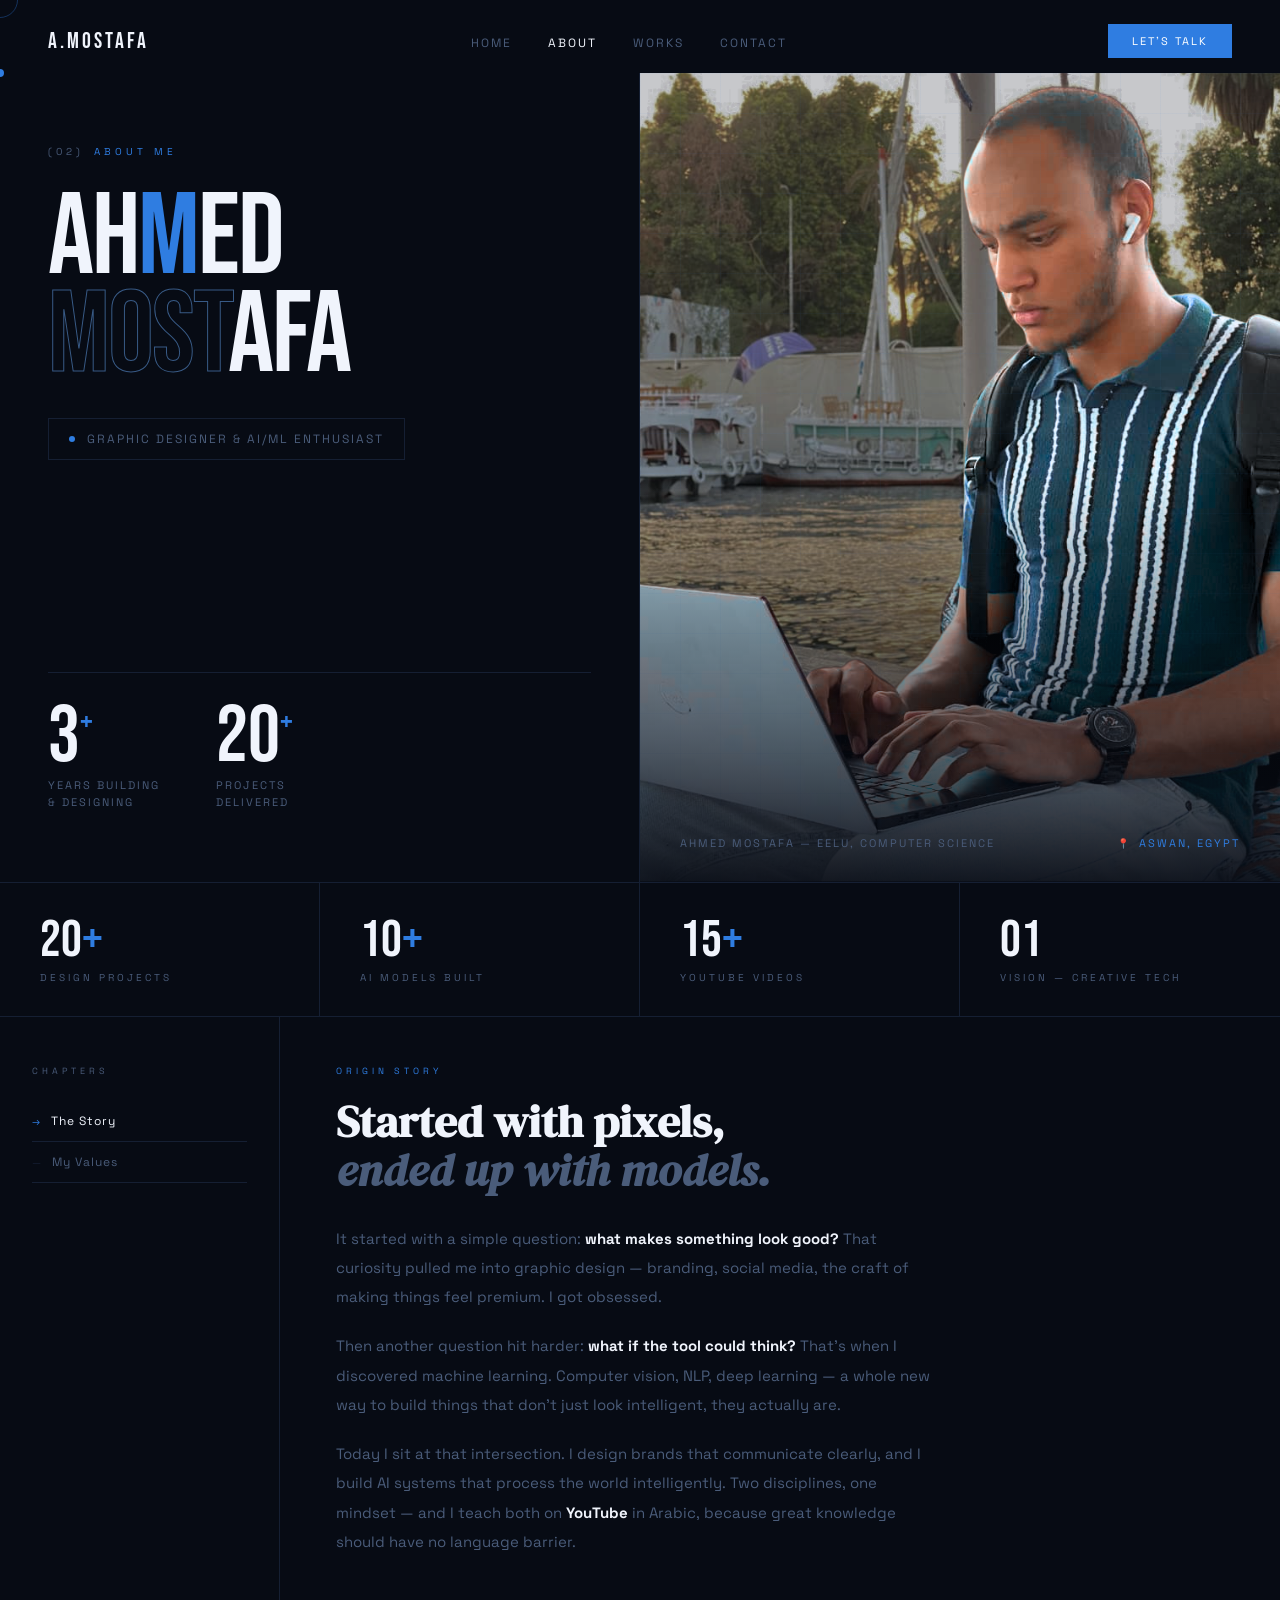
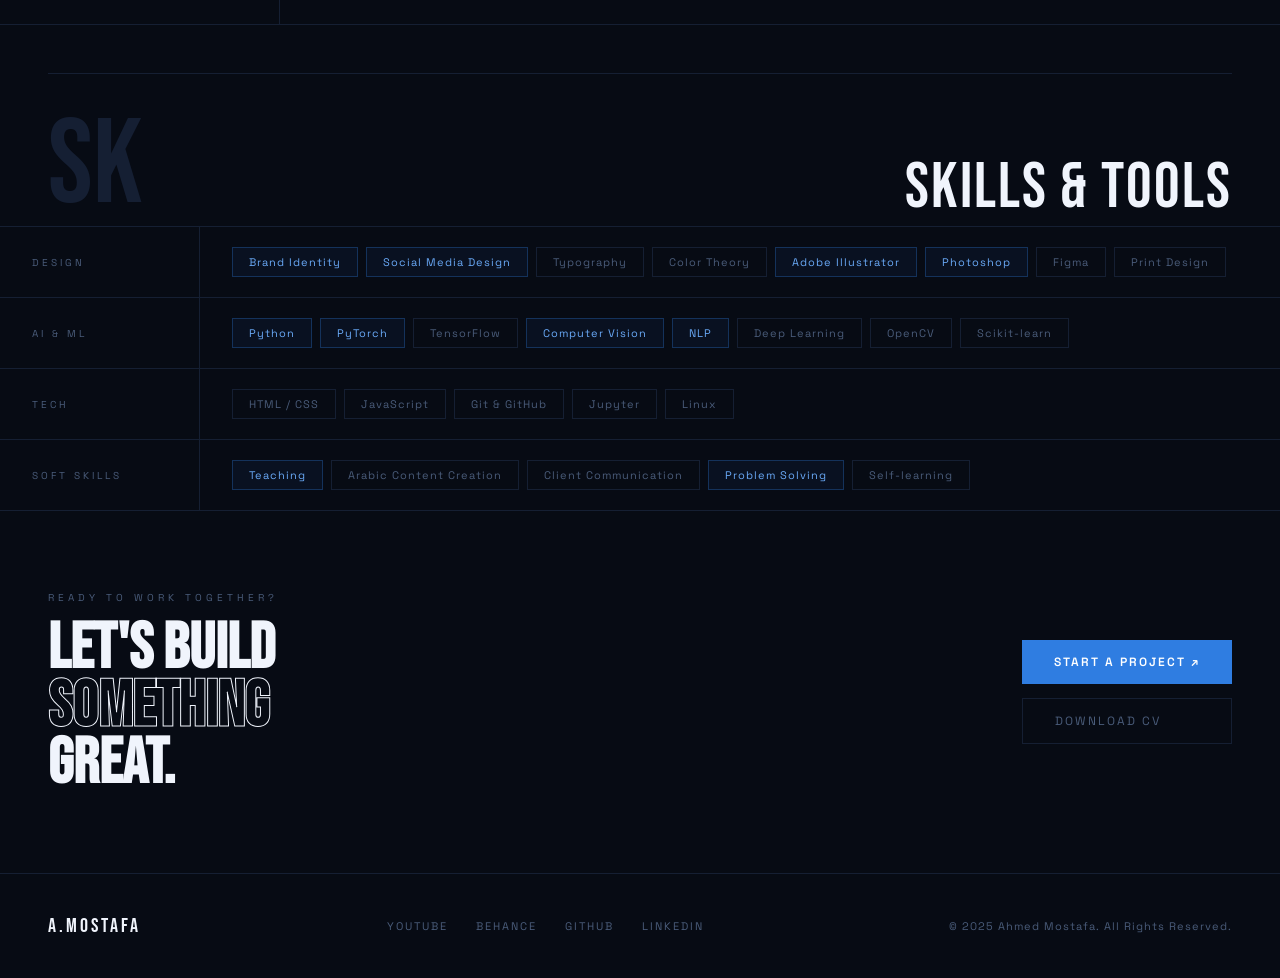
==== about.html @ 80c9e77d "First Deployment" ====
<!DOCTYPE html>
<html lang="en">
<head>
  <meta charset="UTF-8">
  <meta name="viewport" content="width=device-width, initial-scale=1.0">
  <title>About — Ahmed Mostafa</title>
  <link rel="preconnect" href="https://fonts.googleapis.com">
  <link href="https://fonts.googleapis.com/css2?family=Bebas+Neue&family=Space+Grotesk:wght@300;400;500;600&family=DM+Serif+Display:ital@0;1&display=swap" rel="stylesheet">
  <link rel="stylesheet" href="assets/css/base.css">
  <link rel="stylesheet" href="assets/css/components.css">
  <link rel="stylesheet" href="assets/css/pages/about.css">
</head>
<body>

<div id="cursor"></div>
<div id="cursor-ring"></div>

<!-- NAV -->
<nav id="navbar">
  <a href="index.html" class="nav-logo">A.MOSTAFA</a>
  <ul class="nav-links">
    <li><a href="index.html">Home</a></li>
    <li><a href="about.html">About</a></li>
    <li><a href="works.html">Works</a></li>
    <li><a href="contact.html">Contact</a></li>
  </ul>
  <a href="index.html#cta" class="nav-cta">Let's Talk</a>
</nav>

<!-- HERO -->
<div class="about-hero reveal">
  <div class="hero-left">
    <div>
      <div class="hero-eyebrow">About Me</div>
      <div class="hero-name">
        AH<span class="accent">M</span>ED<br>
        <span class="outline">MOST</span>AFA
      </div>
      <div class="hero-title-tag">
        <div class="dot"></div>
        Graphic Designer & AI/ML Enthusiast
      </div>
    </div>
    <div class="hero-left-bottom">
      <div class="hero-big-stat">
        <div>
          <div class="stat-n">3<sup>+</sup></div>
          <div class="stat-l">Years Building & Designing</div>
        </div>
        <div style="margin-left:40px;">
          <div class="stat-n">20<sup>+</sup></div>
          <div class="stat-l">Projects Delivered</div>
        </div>
      </div>
    </div>
  </div>

  <div class="hero-right">
<img src="assets/images/2.svg" alt="Ahmed Mostafa" class="about-photo">
    <div class="photo-overlay"></div>
    <div class="photo-info">
      <div class="photo-caption">Ahmed Mostafa — EELU, Computer Science</div>
      <div class="photo-location">Aswan, Egypt</div>
    </div>
  </div>
</div>

<!-- STATS BAR -->
<div class="stats-bar reveal">
  <div class="stat-cell">
    <div class="n">20<em>+</em></div>
    <div class="l">Design Projects</div>
  </div>
  <div class="stat-cell">
    <div class="n">10<em>+</em></div>
    <div class="l">AI Models Built</div>
  </div>
  <div class="stat-cell">
    <div class="n">15<em>+</em></div>
    <div class="l">YouTube Videos</div>
  </div>
  <div class="stat-cell">
    <div class="n">01</div>
    <div class="l">Vision — Creative Tech</div>
  </div>
</div>

<!-- STORY -->
<div class="story-section reveal">
  <div class="story-sidebar">
    <div class="sidebar-label">Chapters</div>
    <div class="sidebar-index">
      <div class="index-item active" onclick="showStory('narrative',this)">The Story</div>
      <div class="index-item" onclick="showStory('values',this)">My Values</div>
    </div>
  </div>

  <div class="story-content">

    <div class="story-block active" id="story-narrative">
      <div class="story-eyebrow">Origin Story</div>
      <h2 class="story-heading">
        Started with pixels,<br><em>ended up with models.</em>
      </h2>
      <div class="story-body">
        <p>It started with a simple question: <strong>what makes something look good?</strong> That curiosity pulled me into graphic design — branding, social media, the craft of making things feel premium. I got obsessed.</p>
        <p>Then another question hit harder: <strong>what if the tool could think?</strong> That's when I discovered machine learning. Computer vision, NLP, deep learning — a whole new way to build things that don't just look intelligent, they actually are.</p>
        <p>Today I sit at that intersection. I design brands that communicate clearly, and I build AI systems that process the world intelligently. Two disciplines, one mindset — and I teach both on <strong>YouTube</strong> in Arabic, because great knowledge should have no language barrier.</p>
      </div>
    </div>

    <div class="story-block" id="story-values">
      <div class="story-eyebrow">What drives me</div>
      <h2 class="story-heading">
        Principles I don't<br><em>compromise on.</em>
      </h2>
      <div class="values-grid">
        <div class="value-card">
          <div class="value-num">01</div>
          <div class="value-title">Craft over speed</div>
          <div class="value-desc">Every pixel and every line of code deserves intention. Fast is easy. Right is hard. I choose hard.</div>
        </div>
        <div class="value-card">
          <div class="value-num">02</div>
          <div class="value-title">Clarity is king</div>
          <div class="value-desc">Complex ideas should be explained simply. Whether in design or AI, confusion is a failure of communication.</div>
        </div>
        <div class="value-card">
          <div class="value-num">03</div>
          <div class="value-title">Learn in public</div>
          <div class="value-desc">YouTube isn't just content — it's accountability. Teaching forces mastery. Sharing creates community.</div>
        </div>
        <div class="value-card">
          <div class="value-num">04</div>
          <div class="value-title">Hybrid thinking</div>
          <div class="value-desc">The most interesting problems live at intersections. Design + AI isn't a niche — it's the future.</div>
        </div>
      </div>
    </div>


  </div>
</div>
<!-- SKILLS -->
<div class="skills-section reveal">
  <div class="skills-section-header">
    <div class="section-header">
      <div class="section-num">SK</div>
      <div class="section-title">SKILLS & TOOLS</div>
    </div>
  </div>
  <div class="skills-row">
    <div class="skill-label-col">Design</div>
    <div class="skill-items-col">
      <span class="skill-pill highlight">Brand Identity</span>
      <span class="skill-pill highlight">Social Media Design</span>
      <span class="skill-pill">Typography</span>
      <span class="skill-pill">Color Theory</span>
      <span class="skill-pill highlight">Adobe Illustrator</span>
      <span class="skill-pill highlight">Photoshop</span>
      <span class="skill-pill">Figma</span>
      <span class="skill-pill">Print Design</span>
    </div>
  </div>
  <div class="skills-row">
    <div class="skill-label-col">AI & ML</div>
    <div class="skill-items-col">
      <span class="skill-pill highlight">Python</span>
      <span class="skill-pill highlight">PyTorch</span>
      <span class="skill-pill">TensorFlow</span>
      <span class="skill-pill highlight">Computer Vision</span>
      <span class="skill-pill highlight">NLP</span>
      <span class="skill-pill">Deep Learning</span>
      <span class="skill-pill">OpenCV</span>
      <span class="skill-pill">Scikit-learn</span>
    </div>
  </div>
  <div class="skills-row">
    <div class="skill-label-col">Tech</div>
    <div class="skill-items-col">
      <span class="skill-pill">HTML / CSS</span>
      <span class="skill-pill">JavaScript</span>
      <span class="skill-pill">Git & GitHub</span>
      <span class="skill-pill">Jupyter</span>
      <span class="skill-pill">Linux</span>
    </div>
  </div>
  <div class="skills-row">
    <div class="skill-label-col">Soft Skills</div>
    <div class="skill-items-col">
      <span class="skill-pill highlight">Teaching</span>
      <span class="skill-pill">Arabic Content Creation</span>
      <span class="skill-pill">Client Communication</span>
      <span class="skill-pill highlight">Problem Solving</span>
      <span class="skill-pill">Self-learning</span>
    </div>
  </div>
</div>

<!-- CTA -->
<div class="about-cta reveal">
  <div class="cta-left">
    <div class="label">Ready to work together?</div>
    <h2>LET'S BUILD<br><em>SOMETHING</em><br>GREAT.</h2>
  </div>
  <div style="display:flex;flex-direction:column;gap:14px;">
    <a href="index.html#cta" class="btn-primary">Start a Project ↗</a>
    <a href="#" class="btn-secondary">Download CV</a>
  </div>
</div>

<!-- FOOTER -->
<footer>
  <div class="footer-logo">A.MOSTAFA</div>
  <div class="footer-links">
    <a href="#">YouTube</a>
    <a href="#">Behance</a>
    <a href="#">GitHub</a>
    <a href="#">LinkedIn</a>
  </div>
  <div class="footer-copy">© 2025 Ahmed Mostafa. All Rights Reserved.</div>
</footer>

<script src="assets/js/core.js"></script>
<script src="assets/js/pages/about.js"></script>
</body>
</html>
---- assets/css/base.css ----
*{margin:0;padding:0;box-sizing:border-box;}

:root{
  --bg:     #070b14;
  --bg2:    #0c1220;
  --bg3:    #111827;
  --text:   #f0f4fc;
  --muted:  #4a5c7a;
  --border: #151f33;
  --accent: #2f7de1;
  --accent2:#6aaaf8;
  --red:    #e8364f;
}

html{scroll-behavior:smooth;}

body{
  background:var(--bg);
  color:var(--text);
  font-family:'Space Grotesk',sans-serif;
  overflow-x:hidden;
  cursor:none;
}

/* SCROLLBAR */
::-webkit-scrollbar{width:2px;}
::-webkit-scrollbar-track{background:var(--bg);}
::-webkit-scrollbar-thumb{background:var(--accent);}

/* TYPOGRAPHY */
h1,h2,h3{color:var(--text);}

/* ANIMATIONS */
.reveal{
  opacity:0;
  transform:translateY(40px);
  transition:opacity .8s ease,transform .8s ease;
}
.reveal.visible{opacity:1;transform:translateY(0);}

/* CURSOR */
#cursor{
  position:fixed;width:8px;height:8px;
  background:var(--accent);border-radius:50%;
  pointer-events:none;z-index:9999;
  transform:translate(-50%,-50%);
  transition:width .2s,height .2s,background .2s;
}
#cursor-ring{
  position:fixed;width:36px;height:36px;
  border:1px solid rgba(47,125,225,.35);border-radius:50%;
  pointer-events:none;z-index:9998;
  transform:translate(-50%,-50%);
  transition:all .12s ease;
}
body:has(a:hover) #cursor{width:16px;height:16px;background:var(--accent2);}
body:has(a:hover) #cursor-ring{width:56px;height:56px;border-color:rgba(106,170,248,.4);}
---- assets/css/components.css ----
/* ── NAV ── */
nav{
  position:fixed;top:0;left:0;right:0;z-index:100;
  display:flex;justify-content:space-between;align-items:center;
  padding:24px 48px;
  border-bottom:1px solid transparent;
  transition:border-color .3s,background .3s;
}
nav.scrolled{
  border-color:var(--border);
  background:rgba(7,11,20,.88);
  backdrop-filter:blur(20px);
}
.nav-logo{
  font-family:'Bebas Neue',sans-serif;
  font-size:22px;letter-spacing:3px;
  color:var(--text);text-decoration:none;
}
.nav-links{display:flex;gap:36px;list-style:none;}
.nav-links a{
  font-size:12px;letter-spacing:2px;text-transform:uppercase;
  color:var(--muted);text-decoration:none;
  transition:color .2s;
}
.nav-links a:hover,
.nav-links a.active{color:var(--text);}
.nav-cta{
  font-size:11px;letter-spacing:2px;text-transform:uppercase;
  color:#fff;background:var(--accent);
  padding:10px 24px;text-decoration:none;
  transition:opacity .2s;
}
.nav-cta:hover{opacity:.85;}

/* ── BUTTONS ── */
.btn-primary{
  display:inline-flex;align-items:center;gap:10px;
  background:var(--accent);color:#fff;
  font-size:12px;letter-spacing:2px;text-transform:uppercase;
  font-weight:600;padding:14px 32px;text-decoration:none;
  transition:transform .2s;
}
.btn-primary:hover{transform:translateY(-2px);}

.btn-secondary{
  display:inline-flex;align-items:center;gap:10px;
  border:1px solid var(--border);color:var(--muted);
  font-size:12px;letter-spacing:2px;text-transform:uppercase;
  padding:14px 32px;text-decoration:none;
  transition:border-color .2s,color .2s;
}
.btn-secondary:hover{border-color:var(--muted);color:var(--text);}

/* ── SECTION HEADER ── */
.section-header{
  display:flex;justify-content:space-between;align-items:flex-end;
  border-top:1px solid var(--border);
  padding-top:32px;margin-bottom:60px;
}
.section-num{
  font-family:'Bebas Neue',sans-serif;
  font-size:120px;color:var(--border);line-height:1;
}
.section-title{
  font-family:'Bebas Neue',sans-serif;
  font-size:clamp(40px,5vw,72px);letter-spacing:2px;
}

/* ── TICKER ── */
.ticker{
  background:linear-gradient(90deg,#0e2552,var(--accent),#0e2552);
  color:#fff;
  padding:14px 0;overflow:hidden;display:flex;
}
.ticker-inner{
  display:flex;gap:0;
  animation:ticker 20s linear infinite;
  white-space:nowrap;
}
.ticker-item{
  font-family:'Bebas Neue',sans-serif;
  font-size:18px;letter-spacing:4px;
  padding:0 48px;display:flex;align-items:center;gap:16px;
}
.ticker-dot{width:6px;height:6px;background:rgba(255,255,255,.3);border-radius:50%;}
@keyframes ticker{
  0%{transform:translateX(0);}
  100%{transform:translateX(-50%);}
}

/* ── FOOTER ── */
footer{
  border-top:1px solid var(--border);
  padding:40px 48px;
  display:flex;justify-content:space-between;align-items:center;
}
.footer-logo{
  font-family:'Bebas Neue',sans-serif;
  font-size:20px;letter-spacing:3px;
}
.footer-links{display:flex;gap:28px;}
.footer-links a{
  font-size:11px;letter-spacing:2px;text-transform:uppercase;
  color:var(--muted);text-decoration:none;transition:color .2s;
}
.footer-links a:hover{color:var(--text);}
.footer-copy{font-size:11px;color:var(--muted);letter-spacing:1px;}

/* ── TAGS / BADGES ── */
.tag{
  font-size:10px;letter-spacing:2px;text-transform:uppercase;
  border:1px solid var(--border);
  color:var(--muted);padding:6px 14px;
}

/* ── TYPEWRITER CURSOR ── */
.tw-cursor::after{
  content:'|';
  color:var(--accent);
  animation:blink .65s step-end infinite;
  margin-left:2px;
}
.tw-cursor.done::after{opacity:0;}
@keyframes blink{
  0%,100%{opacity:1;}
  50%{opacity:0;}
}
---- assets/css/pages/about.css ----
/* ── ABOUT HERO ── */
.about-hero{
  display:grid;grid-template-columns:1fr 1fr;
  border-bottom:1px solid var(--border);
  min-height:90vh;
  margin-top:73px; /* offset fixed nav */
}
.about-photo {
  width: 100%;
  height: 100%;
  object-fit: cover;
  display: block;
}
.hero-left{
  padding:72px 48px;
  border-right:1px solid var(--border);
  display:flex;flex-direction:column;justify-content:space-between;
}
.hero-eyebrow{
  font-size:10px;letter-spacing:4px;text-transform:uppercase;
  color:var(--accent);margin-bottom:32px;
  display:flex;align-items:center;gap:10px;
}
.hero-eyebrow::before{content:'(02)';color:var(--muted);}
.hero-name{
  font-family:'Bebas Neue',sans-serif;
  font-size:clamp(72px,9vw,140px);
  line-height:.85;letter-spacing:-2px;
}
.hero-name .outline{-webkit-text-stroke:1px rgba(106,170,248,.5);color:transparent;}
.hero-name .accent{color:var(--accent);}

.hero-title-tag{
  display:inline-flex;align-items:center;gap:12px;
  border:1px solid var(--border);
  padding:12px 20px;margin-top:32px;
  font-size:12px;letter-spacing:2px;text-transform:uppercase;
  color:var(--muted);width:fit-content;
}
.hero-title-tag .dot{
  width:6px;height:6px;background:var(--accent);border-radius:50%;
  animation:pulse-dot 2s ease infinite;
}
@keyframes pulse-dot{
  0%,100%{box-shadow:0 0 0 0 rgba(47,125,225,.5);}
  50%{box-shadow:0 0 0 8px rgba(47,125,225,0);}
}

.hero-left-bottom{display:flex;flex-direction:column;gap:24px;}
.hero-big-stat{
  display:flex;align-items:baseline;gap:8px;
  border-top:1px solid var(--border);padding-top:24px;
}
.stat-n{font-family:'Bebas Neue',sans-serif;font-size:80px;line-height:1;color:var(--text);}
.stat-n sup{font-size:32px;color:var(--accent);}
.stat-l{font-size:11px;letter-spacing:2px;text-transform:uppercase;color:var(--muted);max-width:120px;line-height:1.5;}

.hero-right{
  position:relative;overflow:hidden;
  background:var(--bg2);
  display:flex;align-items:flex-end;
}
.photo-placeholder{
  width:100%;height:100%;
  display:flex;align-items:center;justify-content:center;
  font-family:'Bebas Neue',sans-serif;
  font-size:clamp(80px,10vw,160px);letter-spacing:6px;
  color:rgba(47,125,225,.06);user-select:none;
}
.photo-overlay{
  position:absolute;inset:0;
  background:linear-gradient(to top,rgba(7,11,20,.95) 0%,transparent 50%);
}
.photo-info{
  position:absolute;bottom:0;left:0;right:0;
  padding:32px 40px;
  display:flex;justify-content:space-between;align-items:flex-end;
}
.photo-caption{font-size:11px;letter-spacing:2px;text-transform:uppercase;color:var(--muted);}
.photo-location{
  font-size:11px;letter-spacing:2px;text-transform:uppercase;color:var(--accent);
  display:flex;align-items:center;gap:8px;
}
.photo-location::before{content:'📍';font-size:10px;}
.hero-right::before{
  content:'';position:absolute;inset:0;
  background-image:
    linear-gradient(rgba(47,125,225,.04) 1px,transparent 1px),
    linear-gradient(90deg,rgba(47,125,225,.04) 1px,transparent 1px);
  background-size:40px 40px;z-index:0;
}

/* ── STATS BAR ── */
.stats-bar{
  display:grid;grid-template-columns:repeat(4,1fr);
  border-bottom:1px solid var(--border);
}
.stat-cell{
  padding:32px 40px;border-right:1px solid var(--border);
  transition:background .25s;
}
.stat-cell:last-child{border-right:none;}
.stat-cell:hover{background:var(--bg2);}
.stat-cell .n{
  font-family:'Bebas Neue',sans-serif;font-size:52px;line-height:1;color:var(--text);
}
.stat-cell .n em{color:var(--accent);font-style:normal;}
.stat-cell .l{font-size:10px;letter-spacing:3px;text-transform:uppercase;color:var(--muted);margin-top:4px;}

/* ── STORY ── */
.story-section{
  display:grid;grid-template-columns:280px 1fr;
  border-bottom:1px solid var(--border);
}
.story-sidebar{
  border-right:1px solid var(--border);
  padding:48px 32px;
}
.sidebar-label{font-size:9px;letter-spacing:4px;text-transform:uppercase;color:var(--muted);margin-bottom:24px;}
.index-item{
  font-size:12px;letter-spacing:1px;color:var(--muted);
  padding:12px 0;border-bottom:1px solid var(--border);
  cursor:none;transition:color .2s;
  display:flex;align-items:center;gap:10px;
}
.index-item::before{content:'—';color:var(--border);font-size:10px;}
.index-item:hover,.index-item.active{color:var(--text);}
.index-item.active::before{content:'→';color:var(--accent);}

.story-content{padding:48px 56px;}
.story-block{display:none;}
.story-block.active{display:block;}

.story-eyebrow{font-size:9px;letter-spacing:4px;text-transform:uppercase;color:var(--accent);margin-bottom:20px;}
.story-heading{
  font-family:'DM Serif Display',serif;
  font-size:clamp(32px,3.5vw,52px);line-height:1.1;margin-bottom:28px;
}
.story-heading em{font-style:italic;color:var(--muted);}
.story-body{font-size:15px;line-height:1.95;color:var(--muted);max-width:600px;}
.story-body strong{color:var(--text);}
.story-body p{margin-bottom:20px;}

.values-grid{display:grid;grid-template-columns:1fr 1fr;gap:1px;background:var(--border);margin-top:8px;}
.value-card{background:var(--bg);padding:32px 28px;transition:background .25s;}
.value-card:hover{background:var(--bg2);}
.value-num{font-family:'Bebas Neue',sans-serif;font-size:40px;color:var(--border);margin-bottom:8px;}
.value-title{font-size:15px;font-weight:500;margin-bottom:8px;color:var(--text);}
.value-desc{font-size:12px;line-height:1.7;color:var(--muted);}

.facts-list{display:flex;flex-direction:column;gap:0;margin-top:8px;}
.fact-row{
  display:flex;align-items:flex-start;gap:24px;
  padding:20px 0;border-bottom:1px solid var(--border);transition:background .2s;
}
.fact-row:first-child{border-top:1px solid var(--border);}
.fact-icon{
  width:40px;height:40px;border:1px solid var(--border);
  display:flex;align-items:center;justify-content:center;
  font-size:16px;flex-shrink:0;transition:border-color .2s;
}
.fact-row:hover .fact-icon{border-color:var(--accent);}
.fact-text{font-size:14px;line-height:1.6;color:var(--muted);}
.fact-text strong{color:var(--text);}

/* ── TIMELINE ── */
.timeline-section{padding:80px 48px;border-bottom:1px solid var(--border);}

.timeline{position:relative;padding-left:40px;}
.timeline::before{
  content:'';position:absolute;left:0;top:0;bottom:0;
  width:1px;background:var(--border);
}
.tl-item{
  position:relative;
  padding:32px 0 32px 40px;
  border-bottom:1px solid var(--border);
  display:grid;grid-template-columns:120px 1fr;gap:40px;
  transition:background .2s;
}
.tl-item:hover{background:rgba(47,125,225,.02);}
.tl-item::before{
  content:'';position:absolute;left:-5px;top:40px;
  width:10px;height:10px;border-radius:50%;
  background:var(--border);border:1px solid var(--border);
  transition:background .2s,border-color .2s;
}
.tl-item:hover::before,
.tl-item.current::before{
  background:var(--accent);border-color:var(--accent);
  box-shadow:0 0 0 4px rgba(47,125,225,.15);
}
.tl-item.current::before{animation:pulse-dot 2s ease infinite;}
.tl-year{
  font-family:'Bebas Neue',sans-serif;font-size:32px;
  color:var(--muted);padding-top:4px;transition:color .2s;
}
.tl-item:hover .tl-year,
.tl-item.current .tl-year{color:var(--accent);}
.tl-cat{font-size:9px;letter-spacing:3px;text-transform:uppercase;color:var(--accent);margin-bottom:6px;}
.tl-title{font-family:'DM Serif Display',serif;font-size:22px;margin-bottom:8px;}
.tl-desc{font-size:13px;line-height:1.7;color:var(--muted);}
.tl-badge{
  display:inline-block;margin-top:12px;
  font-size:9px;letter-spacing:2px;text-transform:uppercase;
  background:rgba(47,125,225,.08);color:var(--accent);
  border:1px solid rgba(47,125,225,.2);padding:4px 12px;
}

/* ── SKILLS ── */
.skills-section{border-bottom:1px solid var(--border);}
.skills-section-header{padding:48px 48px 0;border-bottom:1px solid var(--border);}
.skills-section-header .section-header{margin-bottom:0;}

.skills-row{
  display:flex;align-items:stretch;
  border-bottom:1px solid var(--border);
}
.skills-row:last-child{border-bottom:none;}
.skill-label-col{
  width:200px;flex-shrink:0;
  border-right:1px solid var(--border);
  padding:24px 32px;
  display:flex;align-items:center;
  font-size:10px;letter-spacing:3px;text-transform:uppercase;color:var(--muted);
}
.skill-items-col{
  flex:1;padding:20px 32px;
  display:flex;flex-wrap:wrap;gap:8px;align-items:center;
}
.skill-pill{
  font-size:11px;letter-spacing:1px;
  border:1px solid var(--border);
  color:var(--muted);padding:7px 16px;transition:all .2s;
}
.skill-pill:hover{border-color:var(--accent);color:var(--accent2);background:rgba(47,125,225,.05);}
.skill-pill.highlight{
  border-color:rgba(47,125,225,.3);
  color:var(--accent2);background:rgba(47,125,225,.06);
}

/* ── CTA ── */
.about-cta{
  padding:80px 48px;
  display:flex;justify-content:space-between;align-items:center;
}
.cta-left .label{
  font-size:10px;letter-spacing:4px;text-transform:uppercase;
  color:var(--muted);margin-bottom:16px;
}
.cta-left h2{
  font-family:'Bebas Neue',sans-serif;
  font-size:clamp(48px,5vw,80px);line-height:.9;
}
.cta-left h2 em{
  -webkit-text-stroke:1px var(--text);
  color:transparent;font-style:normal;
}
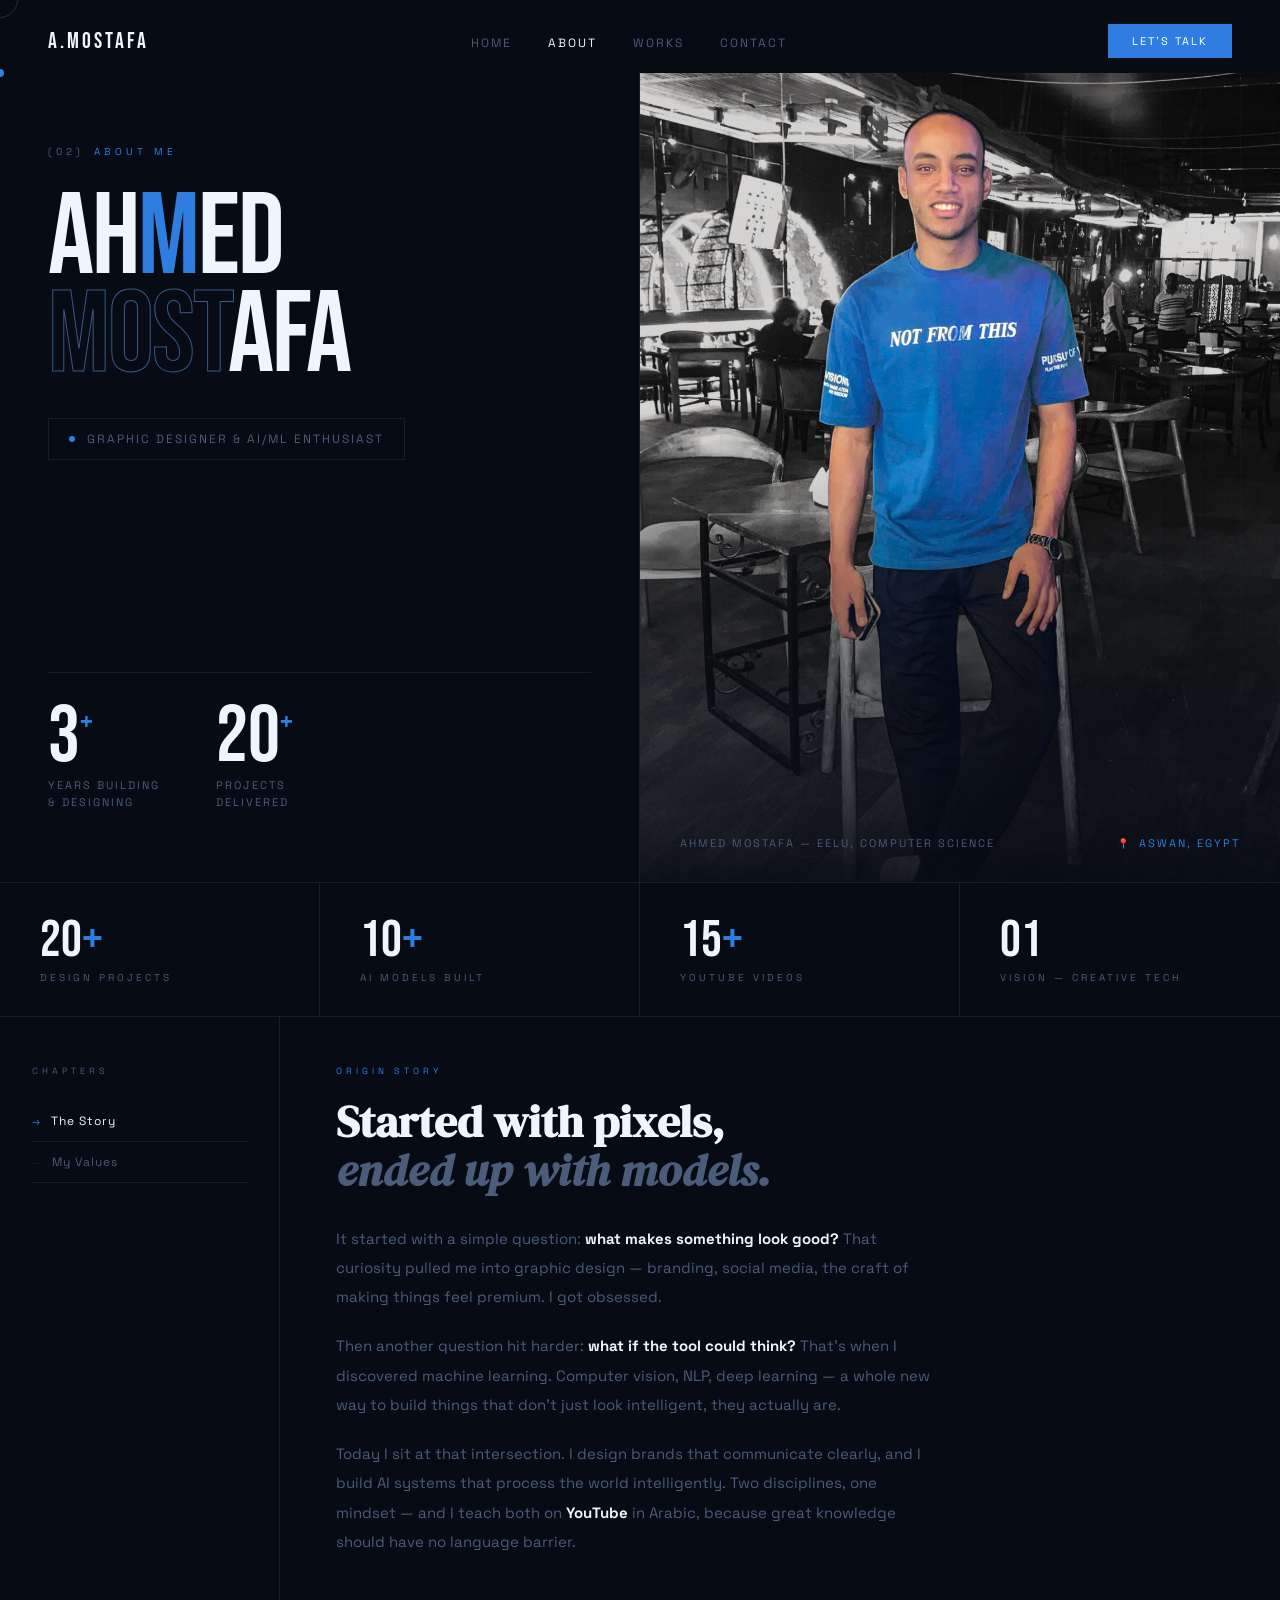
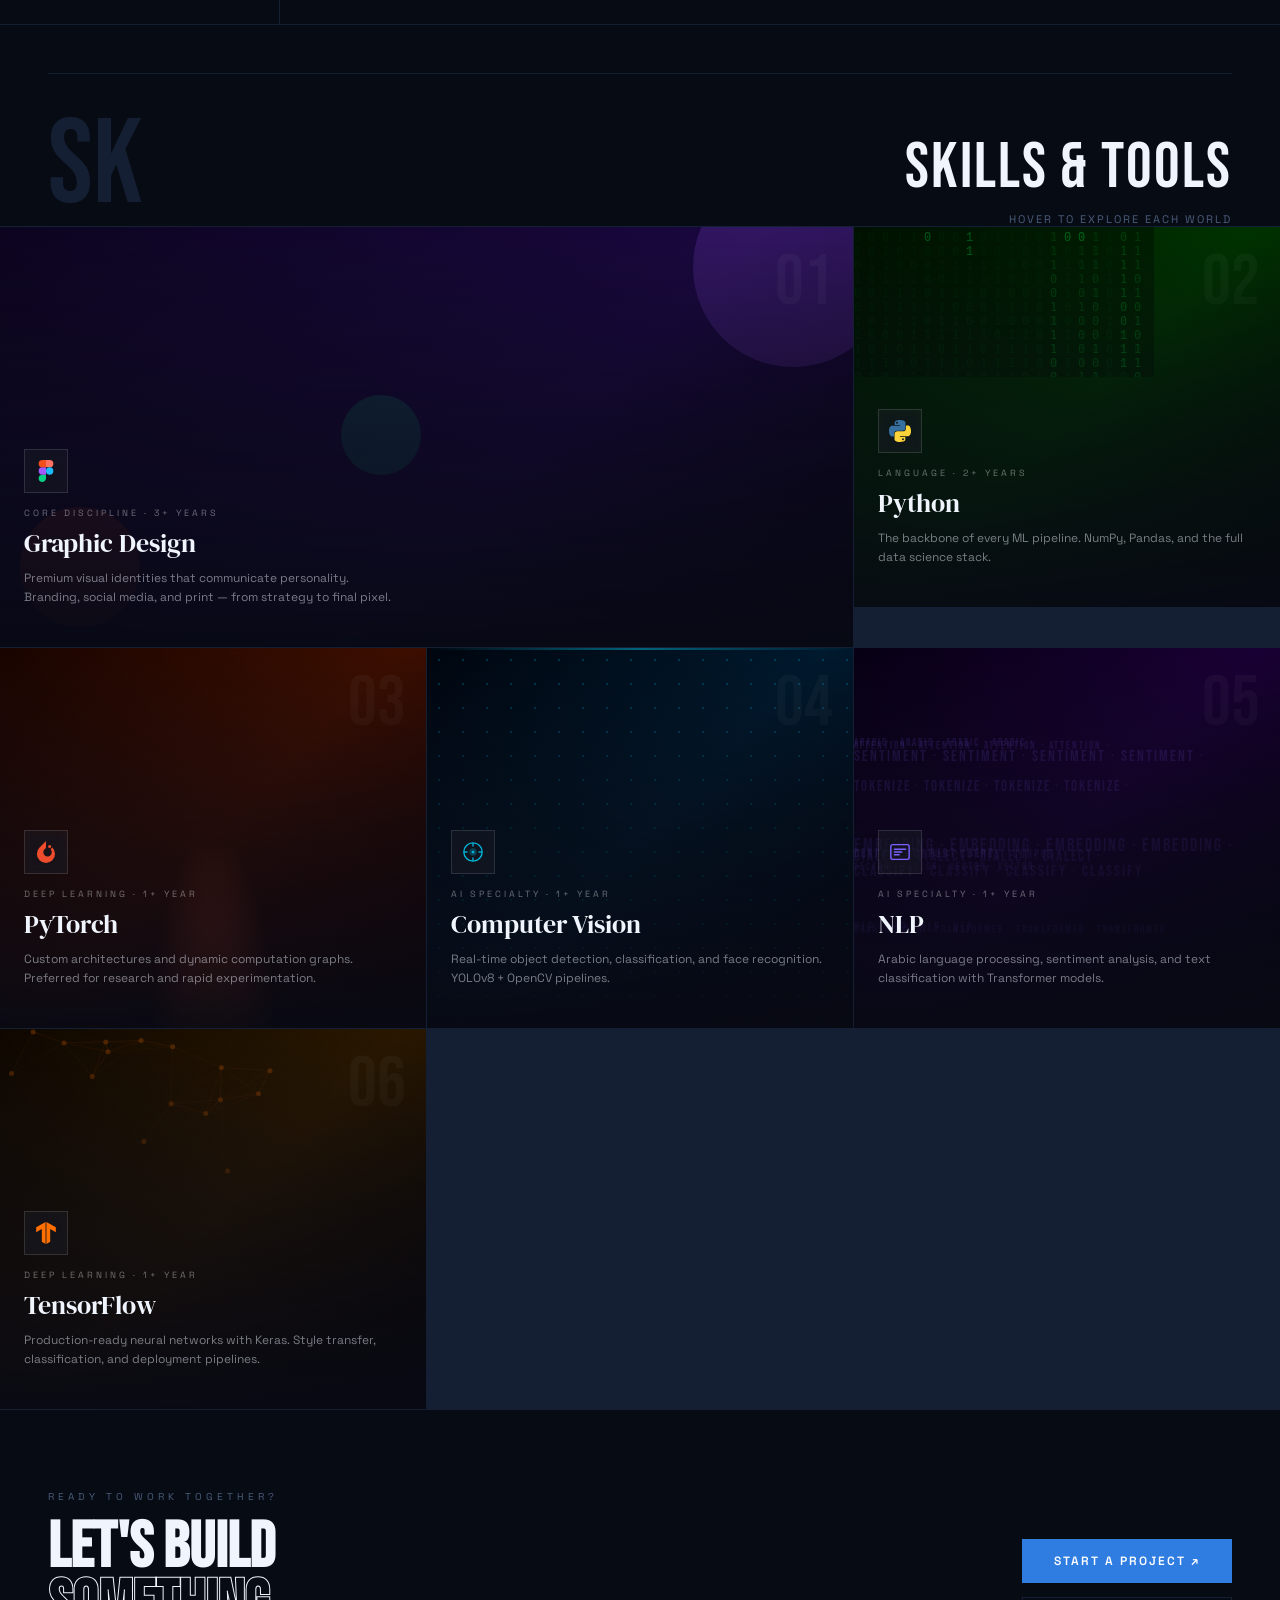
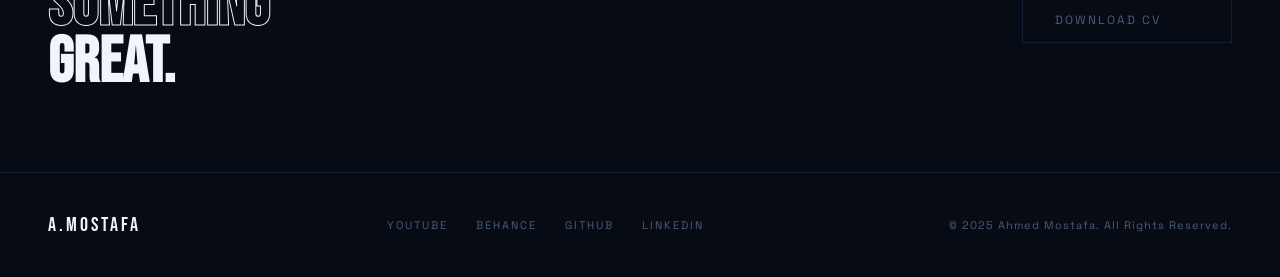
==== commit 8ce5161e: "side bar" ====
--- a/about.html
+++ b/about.html
@@ -109,91 +109,244 @@
       </div>
     </div>
 
-    <div class="story-block" id="story-values">
-      <div class="story-eyebrow">What drives me</div>
-      <h2 class="story-heading">
-        Principles I don't<br><em>compromise on.</em>
-      </h2>
-      <div class="values-grid">
-        <div class="value-card">
-          <div class="value-num">01</div>
-          <div class="value-title">Craft over speed</div>
-          <div class="value-desc">Every pixel and every line of code deserves intention. Fast is easy. Right is hard. I choose hard.</div>
-        </div>
-        <div class="value-card">
-          <div class="value-num">02</div>
-          <div class="value-title">Clarity is king</div>
-          <div class="value-desc">Complex ideas should be explained simply. Whether in design or AI, confusion is a failure of communication.</div>
-        </div>
-        <div class="value-card">
-          <div class="value-num">03</div>
-          <div class="value-title">Learn in public</div>
-          <div class="value-desc">YouTube isn't just content — it's accountability. Teaching forces mastery. Sharing creates community.</div>
-        </div>
-        <div class="value-card">
-          <div class="value-num">04</div>
-          <div class="value-title">Hybrid thinking</div>
-          <div class="value-desc">The most interesting problems live at intersections. Design + AI isn't a niche — it's the future.</div>
-        </div>
-      </div>
-    </div>
-
-
-  </div>
-</div>
+<div class="story-block" id="story-values">
+  <div class="story-eyebrow">Core Values</div>
+  <h2 class="story-heading">
+    Principles I don't<br><em>compromise on.</em>
+  </h2>
+</div>
+
+  </div>
+</div>
+
+<!-- VALUES SECTION — برا story-section -->
+<div id="values-section" style="display:none;">
+<section class="values-section">
+  <div class="values-sidebar">
+    <div class="sidebar-top">
+      
+      <nav class="sidebar-nav">
+        <div class="snav-item active" style="--active-c:#7ab4ff" data-target="0">
+          <div class="snav-dot"></div>Craft
+        </div>
+        <div class="snav-item" style="--active-c:#f0f0f0" data-target="1">
+          <div class="snav-dot"></div>Clarity
+        </div>
+        <div class="snav-item" style="--active-c:#22c55e" data-target="2">
+          <div class="snav-dot"></div>Learning
+        </div>
+        <div class="snav-item" style="--active-c:#a259ff" data-target="3">
+          <div class="snav-dot"></div>Hybrid
+        </div>
+      </nav>
+    </div>
+    <div class="sidebar-bottom">Scroll to explore</div>
+  </div>
+
+  <div class="values-rows" id="valuesRows">
+    <div class="vrow" data-row="0">
+      <div class="vrow-bigtype">CRAFT</div>
+      <div class="vrow-content">
+        <div class="vrow-num">01 / 04</div>
+        <div class="vrow-title">Craft over speed</div>
+        <div class="vrow-desc">
+          Every pixel and every line of code deserves intention.<br>
+          <strong>Fast is easy. Right is hard.</strong> I choose hard — because the difference between good and exceptional lives in the details most people skip.
+        </div>
+        <div class="vrow-keyword">Precision · Intention · Details</div>
+      </div>
+    </div>
+
+    <div class="vrow" data-row="1">
+      <div class="vrow-bigtype">CLARITY</div>
+      <div class="vrow-content">
+        <div class="vrow-num">02 / 04</div>
+        <div class="vrow-title">Clarity is king</div>
+        <div class="vrow-desc">
+          Complex ideas should be explained simply.<br>
+          Whether in design or AI, <strong>confusion is a failure of communication.</strong> If I can't explain it clearly, I don't understand it well enough yet.
+        </div>
+        <div class="vrow-keyword">Simplicity · Communication · Focus</div>
+      </div>
+    </div>
+
+    <div class="vrow" data-row="2">
+      <div class="vrow-bigtype">PUBLIC</div>
+      <div class="vrow-content">
+        <div class="vrow-num">03 / 04</div>
+        <div class="vrow-title">Learn in public</div>
+        <div class="vrow-desc">
+          YouTube isn't just content — it's accountability.<br>
+          <strong>Teaching forces mastery. Sharing creates community.</strong> Every video is a commitment to understand deeply enough to explain it to someone else.
+        </div>
+        <div class="vrow-keyword">Teaching · Community · Growth</div>
+      </div>
+    </div>
+
+    <div class="vrow" data-row="3">
+      <div class="vrow-bigtype">HYBRID</div>
+      <div class="vrow-content">
+        <div class="vrow-num">04 / 04</div>
+        <div class="vrow-title">Hybrid thinking</div>
+        <div class="vrow-desc">
+          The most interesting problems live at intersections.<br>
+          <strong>Design + AI isn't a niche — it's the future.</strong> Thinking across disciplines creates solutions that specialists in either field alone would never reach.
+        </div>
+        <div class="vrow-keyword">Design · AI · Intersection</div>
+      </div>
+    </div>
+  </div>
+</section>
+</div>
+
 <!-- SKILLS -->
 <div class="skills-section reveal">
   <div class="skills-section-header">
     <div class="section-header">
       <div class="section-num">SK</div>
-      <div class="section-title">SKILLS & TOOLS</div>
-    </div>
-  </div>
-  <div class="skills-row">
-    <div class="skill-label-col">Design</div>
-    <div class="skill-items-col">
-      <span class="skill-pill highlight">Brand Identity</span>
-      <span class="skill-pill highlight">Social Media Design</span>
-      <span class="skill-pill">Typography</span>
-      <span class="skill-pill">Color Theory</span>
-      <span class="skill-pill highlight">Adobe Illustrator</span>
-      <span class="skill-pill highlight">Photoshop</span>
-      <span class="skill-pill">Figma</span>
-      <span class="skill-pill">Print Design</span>
-    </div>
-  </div>
-  <div class="skills-row">
-    <div class="skill-label-col">AI & ML</div>
-    <div class="skill-items-col">
-      <span class="skill-pill highlight">Python</span>
-      <span class="skill-pill highlight">PyTorch</span>
-      <span class="skill-pill">TensorFlow</span>
-      <span class="skill-pill highlight">Computer Vision</span>
-      <span class="skill-pill highlight">NLP</span>
-      <span class="skill-pill">Deep Learning</span>
-      <span class="skill-pill">OpenCV</span>
-      <span class="skill-pill">Scikit-learn</span>
-    </div>
-  </div>
-  <div class="skills-row">
-    <div class="skill-label-col">Tech</div>
-    <div class="skill-items-col">
-      <span class="skill-pill">HTML / CSS</span>
-      <span class="skill-pill">JavaScript</span>
-      <span class="skill-pill">Git & GitHub</span>
-      <span class="skill-pill">Jupyter</span>
-      <span class="skill-pill">Linux</span>
-    </div>
-  </div>
-  <div class="skills-row">
-    <div class="skill-label-col">Soft Skills</div>
-    <div class="skill-items-col">
-      <span class="skill-pill highlight">Teaching</span>
-      <span class="skill-pill">Arabic Content Creation</span>
-      <span class="skill-pill">Client Communication</span>
-      <span class="skill-pill highlight">Problem Solving</span>
-      <span class="skill-pill">Self-learning</span>
-    </div>
+      <div class="section-right">
+        <div class="section-title">SKILLS & TOOLS</div>
+        <div class="section-sub">Hover to explore each world</div>
+      </div>
+    </div>
+  </div>
+
+  <div class="skills-grid-new">
+
+    <!-- 1 — GRAPHIC DESIGN (wide) -->
+    <div class="sk-card" style="--card-c:#a259ff" data-card="0">
+      <div class="sk-tilt">
+        <div class="sk-bg bg-design">
+          <div class="shape s1"></div><div class="shape s2"></div><div class="shape s3"></div>
+        </div>
+        <div class="sk-shine"></div>
+        <div class="sk-content">
+          <div class="sk-icon">
+            <svg viewBox="0 0 24 24"><path d="M8 24c2.208 0 4-1.792 4-4v-4H8a4 4 0 0 0 0 8z" fill="#0ACF83"/><path d="M4 12a4 4 0 0 1 4-4h4v8H8a4 4 0 0 1-4-4z" fill="#A259FF"/><path d="M4 4a4 4 0 0 1 4-4h4v8H8A4 4 0 0 1 4 4z" fill="#F24E1E"/><path d="M12 0h4a4 4 0 0 1 0 8h-4V0z" fill="#FF7262"/><path d="M20 12a4 4 0 1 1-8 0 4 4 0 0 1 8 0z" fill="#1ABCFE"/></svg>
+          </div>
+          <div class="sk-cat">Core Discipline · 3+ Years</div>
+          <div class="sk-name">Graphic Design</div>
+          <div class="sk-desc">Premium visual identities that communicate personality. Branding, social media, and print — from strategy to final pixel.</div>
+          <div class="sk-bars">
+            <div class="sk-bar-item"><div class="sk-bar-top"><span>Branding</span><span>90%</span></div><div class="sk-bar-track"><div class="sk-bar-fill" style="--p:90%;--c:#a259ff"></div></div></div>
+            <div class="sk-bar-item"><div class="sk-bar-top"><span>Social Media</span><span>88%</span></div><div class="sk-bar-track"><div class="sk-bar-fill" style="--p:88%;--c:#a259ff"></div></div></div>
+            <div class="sk-bar-item"><div class="sk-bar-top"><span>Figma / Illustrator</span><span>85%</span></div><div class="sk-bar-track"><div class="sk-bar-fill" style="--p:85%;--c:#a259ff"></div></div></div>
+          </div>
+        </div>
+        <div class="sk-num">01</div>
+      </div>
+    </div>
+
+    <!-- 2 — PYTHON -->
+    <div class="sk-card" style="--card-c:#FFD43B" data-card="1">
+      <div class="sk-tilt">
+        <div class="sk-bg bg-python">
+          <canvas class="matrix-canvas" id="matrixCanvas"></canvas>
+        </div>
+        <div class="sk-shine"></div>
+        <div class="sk-content">
+          <div class="sk-icon">
+            <svg viewBox="0 0 24 24"><path d="M11.97 0C5.815 0 6.2 2.656 6.2 2.656l.007 2.752h5.87v.826H3.89S0 5.77 0 11.982c0 6.214 3.437 5.993 3.437 5.993h2.05v-2.883s-.11-3.437 3.382-3.437h5.83s3.27.053 3.27-3.162V3.316S18.467 0 11.97 0zm-3.23 1.874a1.056 1.056 0 1 1 0 2.113 1.056 1.056 0 0 1 0-2.113z" fill="#3670A0"/><path d="M12.03 24c6.155 0 5.77-2.656 5.77-2.656l-.007-2.752H11.92v-.826h8.187S24 18.23 24 12.018c0-6.214-3.437-5.993-3.437-5.993h-2.05v2.883s.11 3.437-3.382 3.437H9.3s-3.27-.053-3.27 3.162v5.177S5.533 24 12.03 24zm3.23-1.874a1.056 1.056 0 1 1 0-2.113 1.056 1.056 0 0 1 0 2.113z" fill="#FFD43B"/></svg>
+          </div>
+          <div class="sk-cat">Language · 2+ Years</div>
+          <div class="sk-name">Python</div>
+          <div class="sk-desc">The backbone of every ML pipeline. NumPy, Pandas, and the full data science stack.</div>
+          <div class="sk-bars">
+            <div class="sk-bar-item"><div class="sk-bar-top"><span>Proficiency</span><span>90%</span></div><div class="sk-bar-track"><div class="sk-bar-fill" style="--p:90%;--c:#FFD43B"></div></div></div>
+            <div class="sk-bar-item"><div class="sk-bar-top"><span>Data Handling</span><span>85%</span></div><div class="sk-bar-track"><div class="sk-bar-fill" style="--p:85%;--c:#FFD43B"></div></div></div>
+          </div>
+        </div>
+        <div class="sk-num">02</div>
+      </div>
+    </div>
+
+    <!-- 3 — PYTORCH -->
+    <div class="sk-card" style="--card-c:#EE4C2C" data-card="2">
+      <div class="sk-tilt">
+        <div class="sk-bg bg-torch"><div class="flame"></div></div>
+        <div class="sk-shine"></div>
+        <div class="sk-content">
+          <div class="sk-icon">
+            <svg viewBox="0 0 24 24"><path d="M12.005 0L4.952 7.053a9.865 9.865 0 0 0 0 14.01 9.866 9.866 0 0 0 14.01 0 9.865 9.865 0 0 0 0-14.01L16.947 9.08a4.577 4.577 0 0 1 0 6.5 4.577 4.577 0 0 1-6.5 0 4.577 4.577 0 0 1 0-6.5l1.558-1.56z" fill="#EE4C2C"/><circle cx="16.001" cy="5.999" r="1.664" fill="#EE4C2C"/></svg>
+          </div>
+          <div class="sk-cat">Deep Learning · 1+ Year</div>
+          <div class="sk-name">PyTorch</div>
+          <div class="sk-desc">Custom architectures and dynamic computation graphs. Preferred for research and rapid experimentation.</div>
+          <div class="sk-bars">
+            <div class="sk-bar-item"><div class="sk-bar-top"><span>Custom Models</span><span>80%</span></div><div class="sk-bar-track"><div class="sk-bar-fill" style="--p:80%;--c:#EE4C2C"></div></div></div>
+            <div class="sk-bar-item"><div class="sk-bar-top"><span>Training Loops</span><span>75%</span></div><div class="sk-bar-track"><div class="sk-bar-fill" style="--p:75%;--c:#EE4C2C"></div></div></div>
+          </div>
+        </div>
+        <div class="sk-num">03</div>
+      </div>
+    </div>
+
+    <!-- 4 — COMPUTER VISION -->
+    <div class="sk-card" style="--card-c:#00B4D8" data-card="3">
+      <div class="sk-tilt">
+        <div class="sk-bg bg-cv">
+          <div class="grid-dots"></div>
+          <div class="scan-line"></div>
+        </div>
+        <div class="sk-shine"></div>
+        <div class="sk-content">
+          <div class="sk-icon">
+            <svg viewBox="0 0 24 24" fill="none"><circle cx="12" cy="12" r="10" stroke="#00B4D8" stroke-width="1.5"/><circle cx="12" cy="12" r="4" fill="#00B4D8" opacity=".3"/><circle cx="12" cy="12" r="1.5" fill="#00B4D8"/><line x1="2" y1="12" x2="6" y2="12" stroke="#00B4D8" stroke-width="1.5"/><line x1="18" y1="12" x2="22" y2="12" stroke="#00B4D8" stroke-width="1.5"/><line x1="12" y1="2" x2="12" y2="6" stroke="#00B4D8" stroke-width="1.5"/><line x1="12" y1="18" x2="12" y2="22" stroke="#00B4D8" stroke-width="1.5"/></svg>
+          </div>
+          <div class="sk-cat">AI Specialty · 1+ Year</div>
+          <div class="sk-name">Computer Vision</div>
+          <div class="sk-desc">Real-time object detection, classification, and face recognition. YOLOv8 + OpenCV pipelines.</div>
+          <div class="sk-bars">
+            <div class="sk-bar-item"><div class="sk-bar-top"><span>Detection</span><span>85%</span></div><div class="sk-bar-track"><div class="sk-bar-fill" style="--p:85%;--c:#00B4D8"></div></div></div>
+            <div class="sk-bar-item"><div class="sk-bar-top"><span>OpenCV</span><span>80%</span></div><div class="sk-bar-track"><div class="sk-bar-fill" style="--p:80%;--c:#00B4D8"></div></div></div>
+          </div>
+        </div>
+        <div class="sk-num">04</div>
+      </div>
+    </div>
+
+    <!-- 5 — NLP -->
+    <div class="sk-card" style="--card-c:#7B61FF" data-card="4">
+      <div class="sk-tilt">
+        <div class="sk-bg bg-nlp"><div class="nlp-words" id="nlpWords"></div></div>
+        <div class="sk-shine"></div>
+        <div class="sk-content">
+          <div class="sk-icon">
+            <svg viewBox="0 0 24 24" fill="none"><rect x="2" y="4" width="20" height="16" rx="2" stroke="#7B61FF" stroke-width="1.5"/><path d="M6 9h12M6 12h8M6 15h5" stroke="#7B61FF" stroke-width="1.5" stroke-linecap="round"/></svg>
+          </div>
+          <div class="sk-cat">AI Specialty · 1+ Year</div>
+          <div class="sk-name">NLP</div>
+          <div class="sk-desc">Arabic language processing, sentiment analysis, and text classification with Transformer models.</div>
+          <div class="sk-bars">
+            <div class="sk-bar-item"><div class="sk-bar-top"><span>Transformers</span><span>72%</span></div><div class="sk-bar-track"><div class="sk-bar-fill" style="--p:72%;--c:#7B61FF"></div></div></div>
+            <div class="sk-bar-item"><div class="sk-bar-top"><span>Arabic NLP</span><span>78%</span></div><div class="sk-bar-track"><div class="sk-bar-fill" style="--p:78%;--c:#7B61FF"></div></div></div>
+          </div>
+        </div>
+        <div class="sk-num">05</div>
+      </div>
+    </div>
+
+    <!-- 6 — TENSORFLOW -->
+    <div class="sk-card" style="--card-c:#FF6F00" data-card="5">
+      <div class="sk-tilt">
+        <div class="sk-bg bg-tf"><canvas class="tf-canvas" id="tfCanvas"></canvas></div>
+        <div class="sk-shine"></div>
+        <div class="sk-content">
+          <div class="sk-icon">
+            <svg viewBox="0 0 24 24"><path d="M1.292 5.856L11.54 0v24l-4.095-2.378V7.603l-6.168 3.564.015-5.31zm21.43 5.311l-6.168-3.564v14.02L12.46 24V0l10.262 5.856v5.31z" fill="#FF6F00"/></svg>
+          </div>
+          <div class="sk-cat">Deep Learning · 1+ Year</div>
+          <div class="sk-name">TensorFlow</div>
+          <div class="sk-desc">Production-ready neural networks with Keras. Style transfer, classification, and deployment pipelines.</div>
+          <div class="sk-bars">
+            <div class="sk-bar-item"><div class="sk-bar-top"><span>Model Building</span><span>78%</span></div><div class="sk-bar-track"><div class="sk-bar-fill" style="--p:78%;--c:#FF6F00"></div></div></div>
+            <div class="sk-bar-item"><div class="sk-bar-top"><span>Keras API</span><span>82%</span></div><div class="sk-bar-track"><div class="sk-bar-fill" style="--p:82%;--c:#FF6F00"></div></div></div>
+          </div>
+        </div>
+        <div class="sk-num">06</div>
+      </div>
+    </div>
+
   </div>
 </div>
 
--- a/assets/css/pages/about.css
+++ b/assets/css/pages/about.css
@@ -208,36 +208,134 @@
 }
 
 /* ── SKILLS ── */
-.skills-section{border-bottom:1px solid var(--border);}
-.skills-section-header{padding:48px 48px 0;border-bottom:1px solid var(--border);}
-.skills-section-header .section-header{margin-bottom:0;}
-
-.skills-row{
-  display:flex;align-items:stretch;
-  border-bottom:1px solid var(--border);
-}
-.skills-row:last-child{border-bottom:none;}
-.skill-label-col{
-  width:200px;flex-shrink:0;
-  border-right:1px solid var(--border);
-  padding:24px 32px;
-  display:flex;align-items:center;
-  font-size:10px;letter-spacing:3px;text-transform:uppercase;color:var(--muted);
-}
-.skill-items-col{
-  flex:1;padding:20px 32px;
-  display:flex;flex-wrap:wrap;gap:8px;align-items:center;
-}
-.skill-pill{
-  font-size:11px;letter-spacing:1px;
-  border:1px solid var(--border);
-  color:var(--muted);padding:7px 16px;transition:all .2s;
-}
-.skill-pill:hover{border-color:var(--accent);color:var(--accent2);background:rgba(47,125,225,.05);}
-.skill-pill.highlight{
-  border-color:rgba(47,125,225,.3);
-  color:var(--accent2);background:rgba(47,125,225,.06);
-}
+/* ── SKILLS ── */
+.skills-section { border-bottom: 1px solid var(--border); }
+.skills-section-header { padding: 48px 48px 0; border-bottom: 1px solid var(--border); }
+.skills-section-header .section-header { margin-bottom: 0; }
+.section-right { text-align: right; }
+.section-sub { font-size: 11px; letter-spacing: 2px; text-transform: uppercase; color: var(--muted); margin-top: 6px; }
+
+.skills-grid-new {
+  display: grid;
+  grid-template-columns: repeat(3, 1fr);
+  gap: 1px;
+  background: var(--border);
+}
+.sk-card:first-child { grid-column: span 2; }
+
+.sk-card {
+  position: relative;
+  height: 380px;
+  overflow: hidden;
+  cursor: none;
+  perspective: 800px;
+  background: var(--bg);
+}
+.sk-card:first-child { height: 420px; }
+
+.sk-tilt {
+  width: 100%; height: 100%;
+  transform-style: preserve-3d;
+  transition: transform .08s linear;
+  position: relative;
+}
+
+.sk-bg {
+  position: absolute; inset: 0;
+  transition: transform .6s cubic-bezier(.4,0,.2,1);
+}
+.sk-card:hover .sk-bg { transform: scale(1.06); }
+
+/* backgrounds */
+.bg-design { background: linear-gradient(135deg,#0d0520 0%,#1a0840 60%,#0a0318 100%); }
+.bg-design .shape { position: absolute; border-radius: 50%; opacity: .18; animation: float-shape 6s ease-in-out infinite; }
+.bg-design .s1 { width: 200px; height: 200px; background: #a259ff; top: -60px; right: -40px; animation-delay: 0s; }
+.bg-design .s2 { width: 120px; height: 120px; background: #f24e1e; bottom: 20px; left: 20px; animation-delay: 2s; }
+.bg-design .s3 { width: 80px; height: 80px; background: #0acf83; top: 40%; left: 40%; animation-delay: 4s; }
+@keyframes float-shape { 0%,100%{transform:translateY(0) rotate(0deg);} 50%{transform:translateY(-16px) rotate(12deg);} }
+
+.bg-python { background: linear-gradient(135deg,#001a00 0%,#003300 50%,#000d00 100%); }
+.matrix-canvas { position: absolute; inset: 0; opacity: .35; }
+
+.bg-torch { background: linear-gradient(135deg,#1a0500 0%,#3d0f00 50%,#1a0200 100%); }
+.bg-torch .flame { position: absolute; bottom: -20px; left: 50%; transform: translateX(-50%); width: 120px; height: 200px; background: radial-gradient(ellipse at 50% 100%,#ff6f00 0%,#ee4c2c 40%,transparent 75%); opacity: .4; animation: flicker 1.5s ease-in-out infinite alternate; }
+@keyframes flicker { 0%{opacity:.3;transform:translateX(-50%) scaleX(.9);} 100%{opacity:.5;transform:translateX(-50%) scaleX(1.1);} }
+
+.bg-cv { background: linear-gradient(135deg,#00060f 0%,#001a2e 50%,#000510 100%); }
+.scan-line { position: absolute; left: 0; right: 0; height: 2px; background: linear-gradient(90deg,transparent,#00b4d8,transparent); animation: scan 3s linear infinite; opacity: .5; }
+@keyframes scan { 0%{top:-2px;} 100%{top:100%;} }
+.bg-cv .grid-dots { position: absolute; inset: 0; background-image: radial-gradient(circle,rgba(0,180,216,.25) 1px,transparent 1px); background-size: 24px 24px; }
+
+.bg-nlp { background: linear-gradient(135deg,#080014 0%,#1a0035 50%,#060010 100%); }
+.nlp-words { position: absolute; inset: 0; overflow: hidden; }
+.nlp-word { position: absolute; font-family: 'Bebas Neue',sans-serif; letter-spacing: 2px; color: rgba(123,97,255,.2); white-space: nowrap; animation: word-float linear infinite; }
+@keyframes word-float { 0%{transform:translateX(0);} 100%{transform:translateX(-50%);} }
+
+.bg-tf { background: linear-gradient(135deg,#0f0800 0%,#2a1800 50%,#0a0500 100%); }
+.tf-canvas { position: absolute; inset: 0; opacity: .4; }
+
+/* content overlay */
+.sk-content {
+  position: absolute; inset: 0;
+  display: flex; flex-direction: column; justify-content: flex-end;
+  padding: 24px;
+  background: linear-gradient(to top,rgba(8,10,20,.95) 0%,rgba(8,10,20,.5) 55%,transparent 100%);
+  z-index: 2;
+}
+.sk-icon {
+  width: 44px; height: 44px;
+  border: 1px solid rgba(255,255,255,.12);
+  display: flex; align-items: center; justify-content: center;
+  margin-bottom: 14px;
+  background: rgba(255,255,255,.04);
+  backdrop-filter: blur(4px);
+  transition: border-color .3s, background .3s;
+}
+.sk-card:hover .sk-icon { border-color: var(--card-c); background: rgba(255,255,255,.08); }
+.sk-icon svg { width: 22px; height: 22px; }
+.sk-cat { font-size: 9px; letter-spacing: 3px; text-transform: uppercase; color: rgba(255,255,255,.4); margin-bottom: 6px; }
+.sk-name { font-family: 'DM Serif Display',serif; font-size: clamp(18px,2vw,26px); margin-bottom: 8px; transition: color .2s; }
+.sk-card:hover .sk-name { color: var(--card-c); }
+.sk-desc { font-size: 12px; line-height: 1.6; color: rgba(232,238,248,.5); max-width: 380px; margin-bottom: 16px; }
+
+.sk-num {
+  position: absolute; top: 20px; right: 20px;
+  font-family: 'Bebas Neue',sans-serif; font-size: 72px;
+  color: rgba(255,255,255,.04); line-height: 1;
+  pointer-events: none; z-index: 1; transition: color .3s;
+}
+.sk-card:hover .sk-num { color: rgba(255,255,255,.07); }
+
+.sk-shine {
+  position: absolute; inset: 0; z-index: 3; pointer-events: none;
+  background: radial-gradient(circle 200px at var(--mx,50%) var(--my,50%),rgba(255,255,255,.06),transparent 70%);
+  opacity: 0; transition: opacity .3s;
+}
+.sk-card:hover .sk-shine { opacity: 1; }
+
+/* ── PROGRESS BARS ── */
+.sk-bars {
+  display: flex; flex-direction: column; gap: 10px;
+  max-height: 0; overflow: hidden; opacity: 0;
+  transition: max-height .45s cubic-bezier(.4,0,.2,1), opacity .35s;
+}
+.sk-card:hover .sk-bars { max-height: 120px; opacity: 1; }
+.sk-bar-top {
+  display: flex; justify-content: space-between;
+  font-size: 9px; letter-spacing: 1px; text-transform: uppercase;
+  color: rgba(232,238,248,.45); margin-bottom: 5px;
+}
+.sk-bar-track {
+  height: 2px; background: rgba(255,255,255,.08);
+  position: relative; overflow: hidden;
+}
+.sk-bar-fill {
+  position: absolute; top: 0; left: 0; height: 100%;
+  width: 0;
+  background: var(--c, var(--accent));
+  transition: width 1s cubic-bezier(.4,0,.2,1);
+}
+.sk-card:hover .sk-bar-fill { width: var(--p); }
 
 /* ── CTA ── */
 .about-cta{
@@ -255,4 +353,197 @@
 .cta-left h2 em{
   -webkit-text-stroke:1px var(--text);
   color:transparent;font-style:normal;
-}+}
+
+/* ── STICKY SIDEBAR ── */
+.values-sidebar{
+  border-right:1px solid var(--border);
+  height:100vh;
+  display:flex;
+  flex-direction:column;
+  justify-content:space-between;
+  padding:48px 32px;
+  background:var(--bg);
+  z-index:10;
+  position:relative;
+}
+
+
+.sidebar-top{}
+.sidebar-eyebrow{
+  font-size:9px;letter-spacing:4px;text-transform:uppercase;
+  color:var(--accent);margin-bottom:20px;
+}
+.sidebar-title{
+  font-family:'DM Serif Display',serif;
+  font-size:22px;line-height:1.2;
+  color:var(--text);
+}
+.sidebar-title em{font-style:italic;color:var(--muted);}
+
+/* nav dots */
+.sidebar-nav{margin-top:48px;display:flex;flex-direction:column;gap:0;}
+.snav-item{
+  display:flex;align-items:center;gap:12px;
+  padding:14px 0;
+  border-bottom:1px solid var(--border);
+  cursor:none;
+  transition:color .2s;
+  color:var(--muted);
+  font-size:11px;letter-spacing:2px;text-transform:uppercase;
+}
+.snav-item:first-child{border-top:1px solid var(--border);}
+.snav-dot{
+  width:6px;height:6px;border-radius:50%;
+  background:var(--border);flex-shrink:0;
+  transition:background .3s,box-shadow .3s;
+}
+.snav-item.active{color:var(--text);}
+.snav-item.active .snav-dot{
+  background:var(--active-c,var(--accent));
+  box-shadow:0 0 0 4px rgba(61,142,245,.15);
+}
+
+.sidebar-bottom{
+  font-size:10px;letter-spacing:2px;text-transform:uppercase;
+  color:var(--muted);
+}
+
+/* VALUES — horizontal scroll */
+.values-section {
+  display: grid;
+  grid-template-columns: 240px 1fr;
+  height: 100vh;
+  overflow: hidden;
+}
+
+.values-rows {
+  display: flex;
+  flex-direction: row;        /* ← أفقي */
+  overflow-x: scroll;
+  scroll-snap-type: x mandatory;
+  scroll-behavior: smooth;
+  scrollbar-width: none;
+  height: 100%;
+  scroll-snap-type: x mandatory;
+
+}
+
+#story-values {
+  display: none !important;
+}
+
+.values-rows::-webkit-scrollbar { display: none; }
+
+.vrow {
+  min-width: 100%;            /* كل row تاخد عرض كامل */
+  height: 100%;
+  scroll-snap-align: start;
+  display: flex;
+  flex-direction: column;
+  justify-content: center;
+  border-right: 1px solid var(--border);  /* بدل border-bottom */
+  border-bottom: none;
+  position: relative;
+  overflow: hidden;
+  padding: 80px 64px;
+  cursor: none;
+  transition: background .4s;
+}
+.vrow:hover { background: rgba(255,255,255,.012); }
+.vrow:hover{background:rgba(255,255,255,.012);}
+
+/* ── BIG TYPOGRAPHY BG ── */
+.vrow-bigtype{
+  position:absolute;
+  /* sits behind everything */
+  z-index:0;
+  font-family:'Bebas Neue',sans-serif;
+  line-height:.82;
+  letter-spacing:-4px;
+  color:transparent;
+  white-space:nowrap;
+  pointer-events:none;
+  user-select:none;
+  transition:transform .6s cubic-bezier(.4,0,.2,1),opacity .4s,-webkit-text-stroke .3s;
+  -webkit-text-stroke:1px var(--row-c);
+  opacity:.06;
+  /* position varies per row */
+}
+.vrow:hover .vrow-bigtype{
+  opacity:.12;
+  transform:var(--type-hover-transform, scale(1.02) translateX(8px));
+}
+
+/* position presets per row */
+.vrow:nth-child(1) .vrow-bigtype{font-size:clamp(120px,18vw,260px);bottom:-40px;right:-20px;--type-hover-transform:scale(1.03) translateX(-12px);}
+.vrow:nth-child(2) .vrow-bigtype{font-size:clamp(100px,16vw,220px);top:-20px;left:-10px;--type-hover-transform:scale(1.04) translateY(8px);}
+.vrow:nth-child(3) .vrow-bigtype{font-size:clamp(80px,14vw,200px);top:50%;transform:translateY(-50%);right:-30px;--type-hover-transform:scale(1.03) translateY(-46%) translateX(-10px);}
+.vrow:nth-child(4) .vrow-bigtype{font-size:clamp(100px,15vw,230px);bottom:-30px;left:50%;transform:translateX(-40%);--type-hover-transform:scale(1.04) translateX(-35%);}
+
+/* ── CONTENT ── */
+.vrow-content{
+  position:relative;z-index:1;
+  max-width:560px;
+}
+
+/* row number */
+.vrow-num{
+  font-family:'Bebas Neue',sans-serif;
+  font-size:11px;letter-spacing:4px;
+  color:var(--row-c);
+  margin-bottom:20px;
+  display:flex;align-items:center;gap:12px;
+}
+.vrow-num::after{content:'';flex:0 0 40px;height:1px;background:var(--row-c);opacity:.4;}
+
+/* title */
+.vrow-title{
+  font-family:'DM Serif Display',serif;
+  font-size:clamp(32px,4vw,56px);
+  line-height:1.05;
+  margin-bottom:20px;
+  transition:color .25s;
+}
+.vrow:hover .vrow-title{color:var(--row-c);}
+
+/* desc */
+.vrow-desc{
+  font-size:14px;line-height:1.85;
+  color:var(--muted);
+  max-width:440px;
+}
+.vrow-desc strong{color:var(--text);}
+
+/* keyword pill */
+.vrow-keyword{
+  display:inline-flex;align-items:center;gap:8px;
+  margin-top:28px;
+  font-size:10px;letter-spacing:3px;text-transform:uppercase;
+  border:1px solid var(--border);
+  color:var(--muted);
+  padding:8px 18px;
+  transition:border-color .3s,color .3s;
+}
+.vrow:hover .vrow-keyword{border-color:var(--row-c);color:var(--row-c);}
+.vrow-keyword::before{
+  content:'';width:6px;height:6px;border-radius:50%;
+  background:var(--row-c);opacity:.6;
+}
+
+/* side accent line */
+.vrow::before{
+  content:'';
+  position:absolute;left:0;top:0;bottom:0;
+  width:2px;background:var(--row-c);
+  transform:scaleY(0);transform-origin:bottom;
+  transition:transform .5s cubic-bezier(.4,0,.2,1);
+  z-index:2;
+}
+.vrow:hover::before{transform:scaleY(1);}
+
+/* row-specific colors */
+.vrow:nth-child(1){--row-c:#7ab4ff;}
+.vrow:nth-child(2){--row-c:#f0f0f0;}
+.vrow:nth-child(3){--row-c:#22c55e;}
+.vrow:nth-child(4){--row-c:#a259ff;}
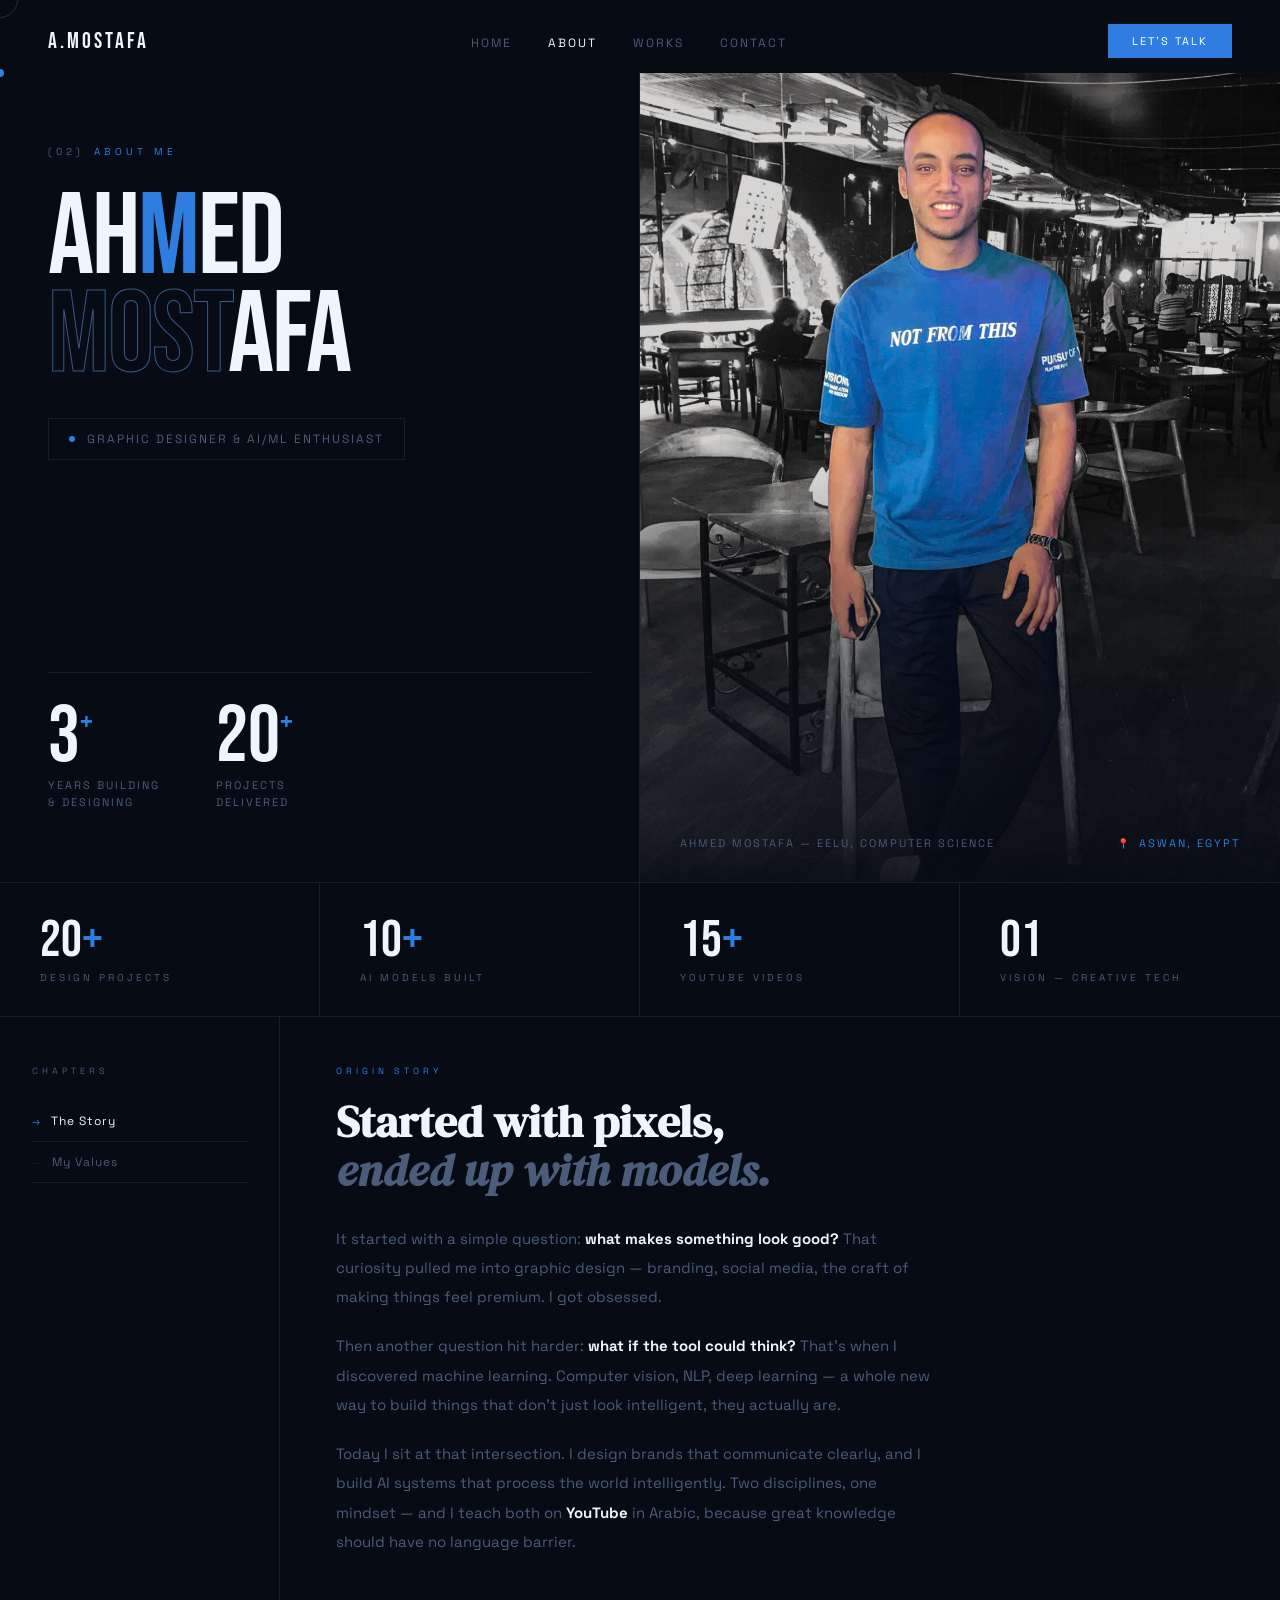
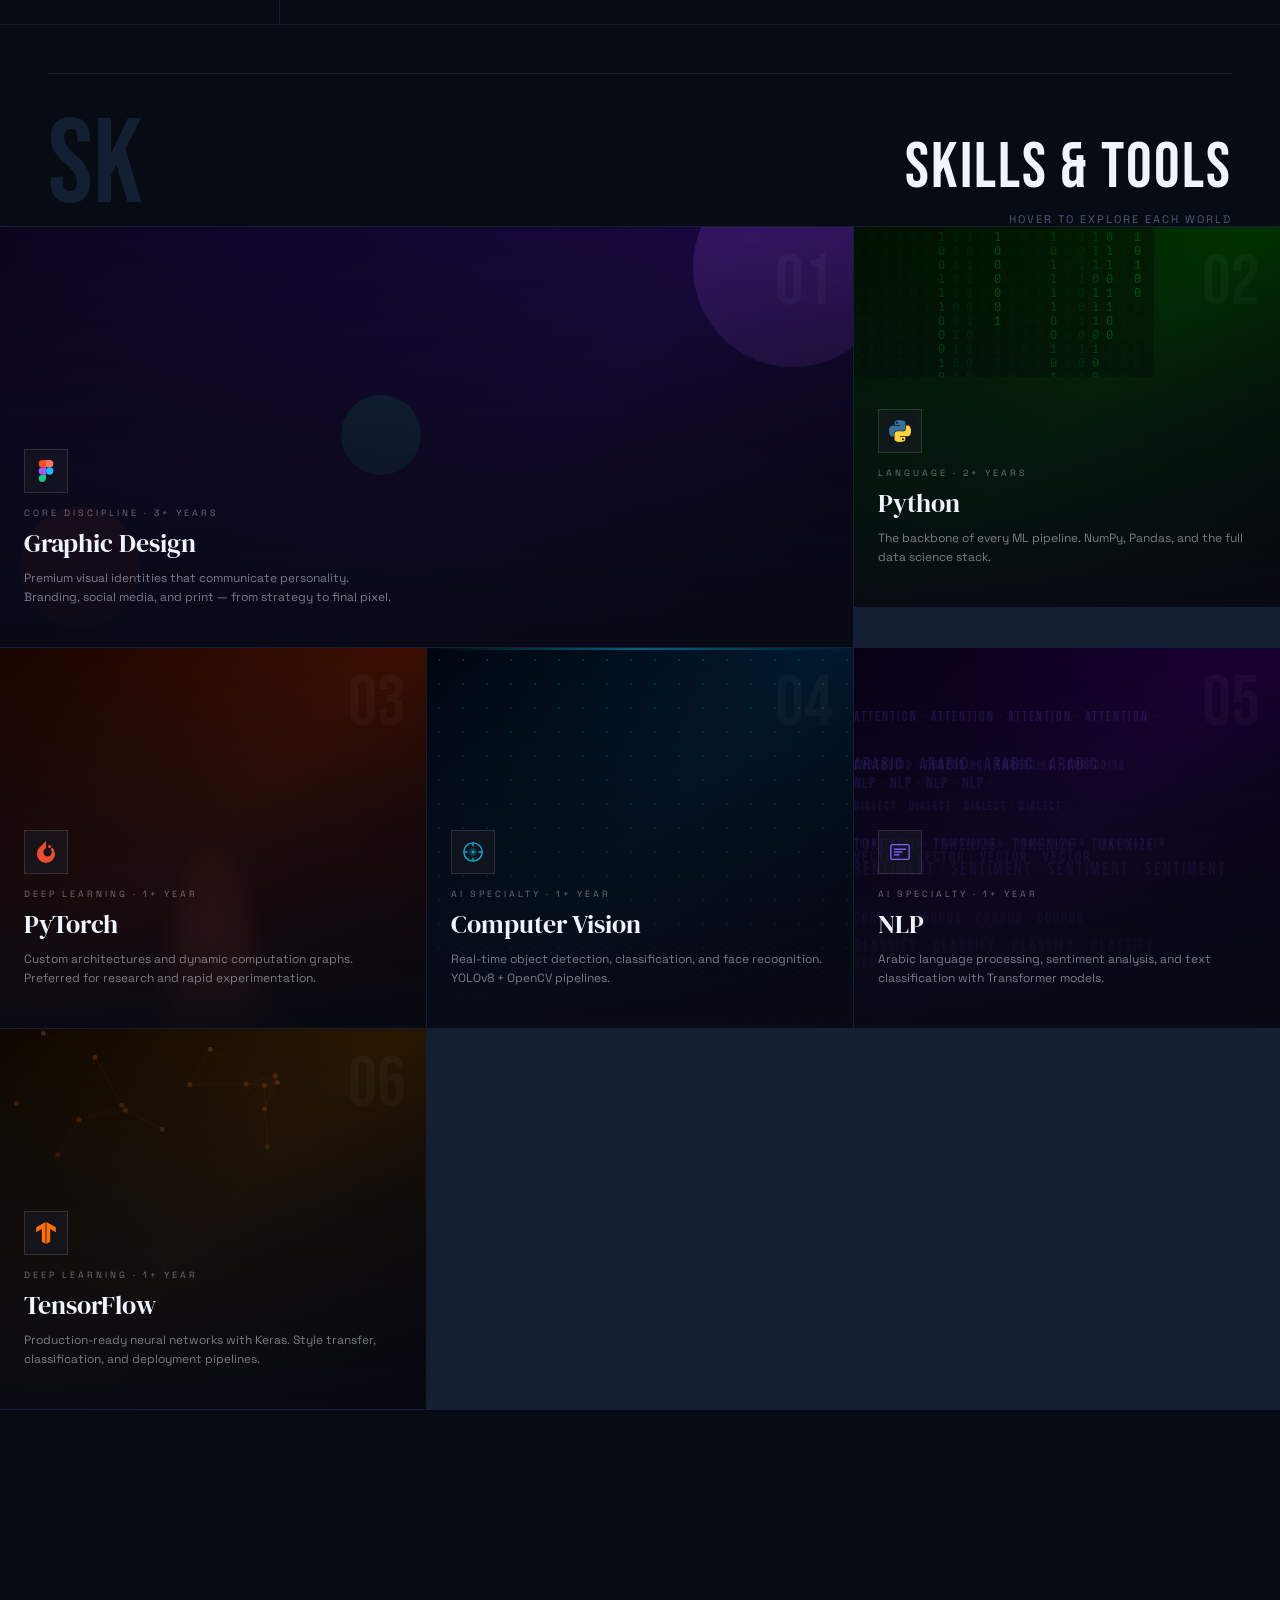
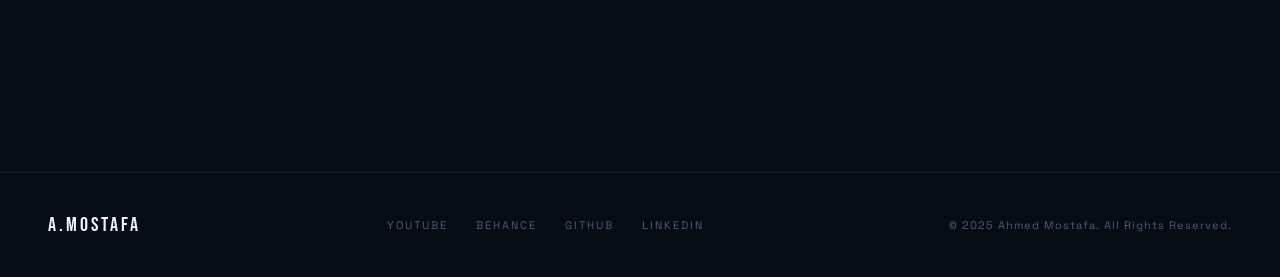
==== commit 0df7ed9e: "4." ====
--- a/about.html
+++ b/about.html
@@ -109,12 +109,7 @@
       </div>
     </div>
 
-<div class="story-block" id="story-values">
-  <div class="story-eyebrow">Core Values</div>
-  <h2 class="story-heading">
-    Principles I don't<br><em>compromise on.</em>
-  </h2>
-</div>
+<div class="story-block" id="story-values"></div>
 
   </div>
 </div>
@@ -122,26 +117,30 @@
 <!-- VALUES SECTION — برا story-section -->
 <div id="values-section" style="display:none;">
 <section class="values-section">
-  <div class="values-sidebar">
-    <div class="sidebar-top">
-      
-      <nav class="sidebar-nav">
-        <div class="snav-item active" style="--active-c:#7ab4ff" data-target="0">
-          <div class="snav-dot"></div>Craft
-        </div>
-        <div class="snav-item" style="--active-c:#f0f0f0" data-target="1">
-          <div class="snav-dot"></div>Clarity
-        </div>
-        <div class="snav-item" style="--active-c:#22c55e" data-target="2">
-          <div class="snav-dot"></div>Learning
-        </div>
-        <div class="snav-item" style="--active-c:#a259ff" data-target="3">
-          <div class="snav-dot"></div>Hybrid
-        </div>
-      </nav>
-    </div>
-    <div class="sidebar-bottom">Scroll to explore</div>
-  </div>
+<div class="values-sidebar">
+  <div class="sidebar-top">
+    <div class="sidebar-label">Chapters</div>
+    <div class="sidebar-index" style="margin-bottom:32px;">
+      <div class="index-item" onclick="backToStory()">← The Story</div>
+    </div>
+    <div class="sidebar-label" style="margin-top:8px;">Values</div>
+    <nav class="sidebar-nav">
+      <div class="snav-item active" style="--active-c:#7ab4ff" data-target="0">
+        <div class="snav-dot"></div>Craft
+      </div>
+      <div class="snav-item" style="--active-c:#f0f0f0" data-target="1">
+        <div class="snav-dot"></div>Clarity
+      </div>
+      <div class="snav-item" style="--active-c:#22c55e" data-target="2">
+        <div class="snav-dot"></div>Learning
+      </div>
+      <div class="snav-item" style="--active-c:#a259ff" data-target="3">
+        <div class="snav-dot"></div>Hybrid
+      </div>
+    </nav>
+  </div>
+  <div class="sidebar-bottom">Scroll to explore</div>
+</div>
 
   <div class="values-rows" id="valuesRows">
     <div class="vrow" data-row="0">
--- a/assets/css/pages/about.css
+++ b/assets/css/pages/about.css
@@ -356,16 +356,17 @@
 }
 
 /* ── STICKY SIDEBAR ── */
-.values-sidebar{
-  border-right:1px solid var(--border);
-  height:100vh;
-  display:flex;
-  flex-direction:column;
-  justify-content:space-between;
-  padding:48px 32px;
-  background:var(--bg);
-  z-index:10;
-  position:relative;
+.values-sidebar {
+  border-right: 1px solid var(--border);
+  height: 100vh;
+  display: flex;
+  flex-direction: column;
+  justify-content: space-between;
+  padding: 48px 32px;
+  background: var(--bg);
+  z-index: 10;
+  position: sticky;  /* الـ sidebar يفضل ثابت */
+  top: 0;
 }
 
 
@@ -412,9 +413,11 @@
 /* VALUES — horizontal scroll */
 .values-section {
   display: grid;
-  grid-template-columns: 240px 1fr;
+  grid-template-columns: 280px 1fr;
   height: 100vh;
   overflow: hidden;
+  position: relative;
+  align-items: stretch;
 }
 
 .values-rows {
@@ -429,9 +432,6 @@
 
 }
 
-#story-values {
-  display: none !important;
-}
 
 .values-rows::-webkit-scrollbar { display: none; }
 
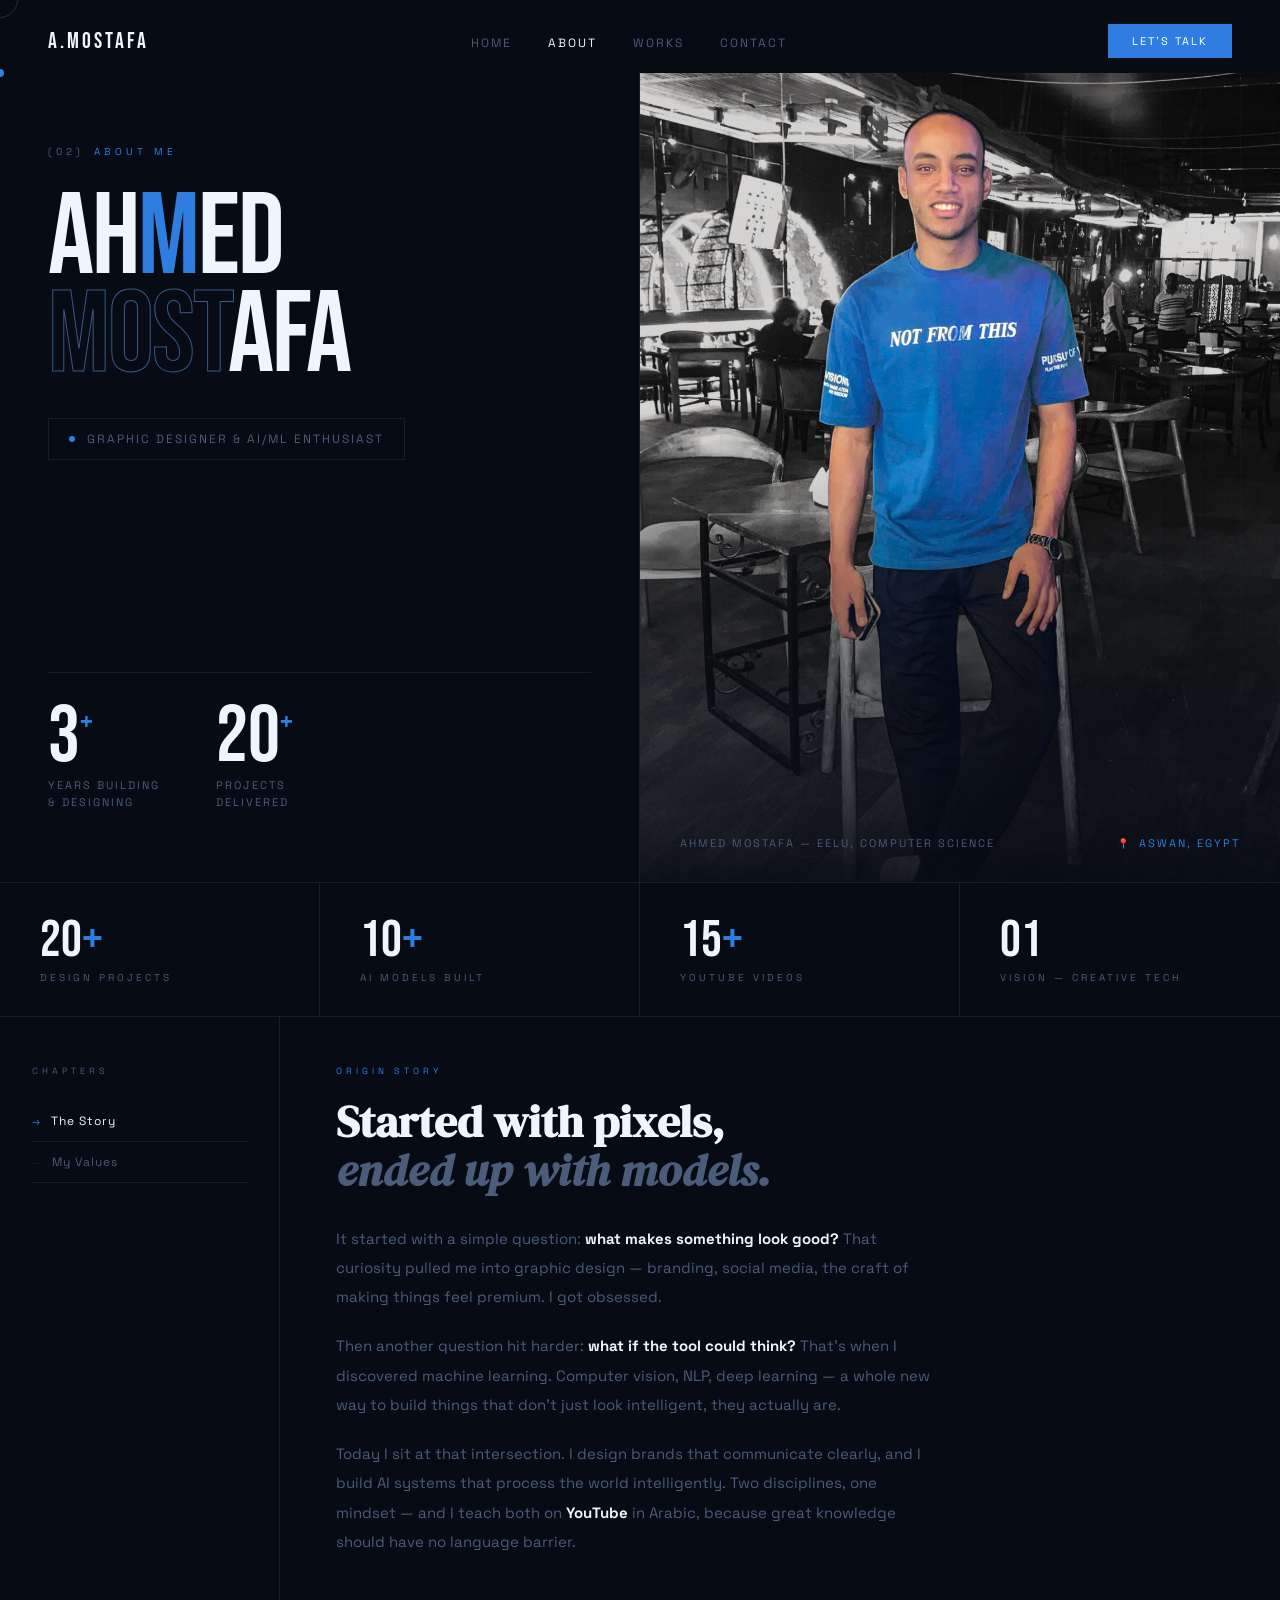
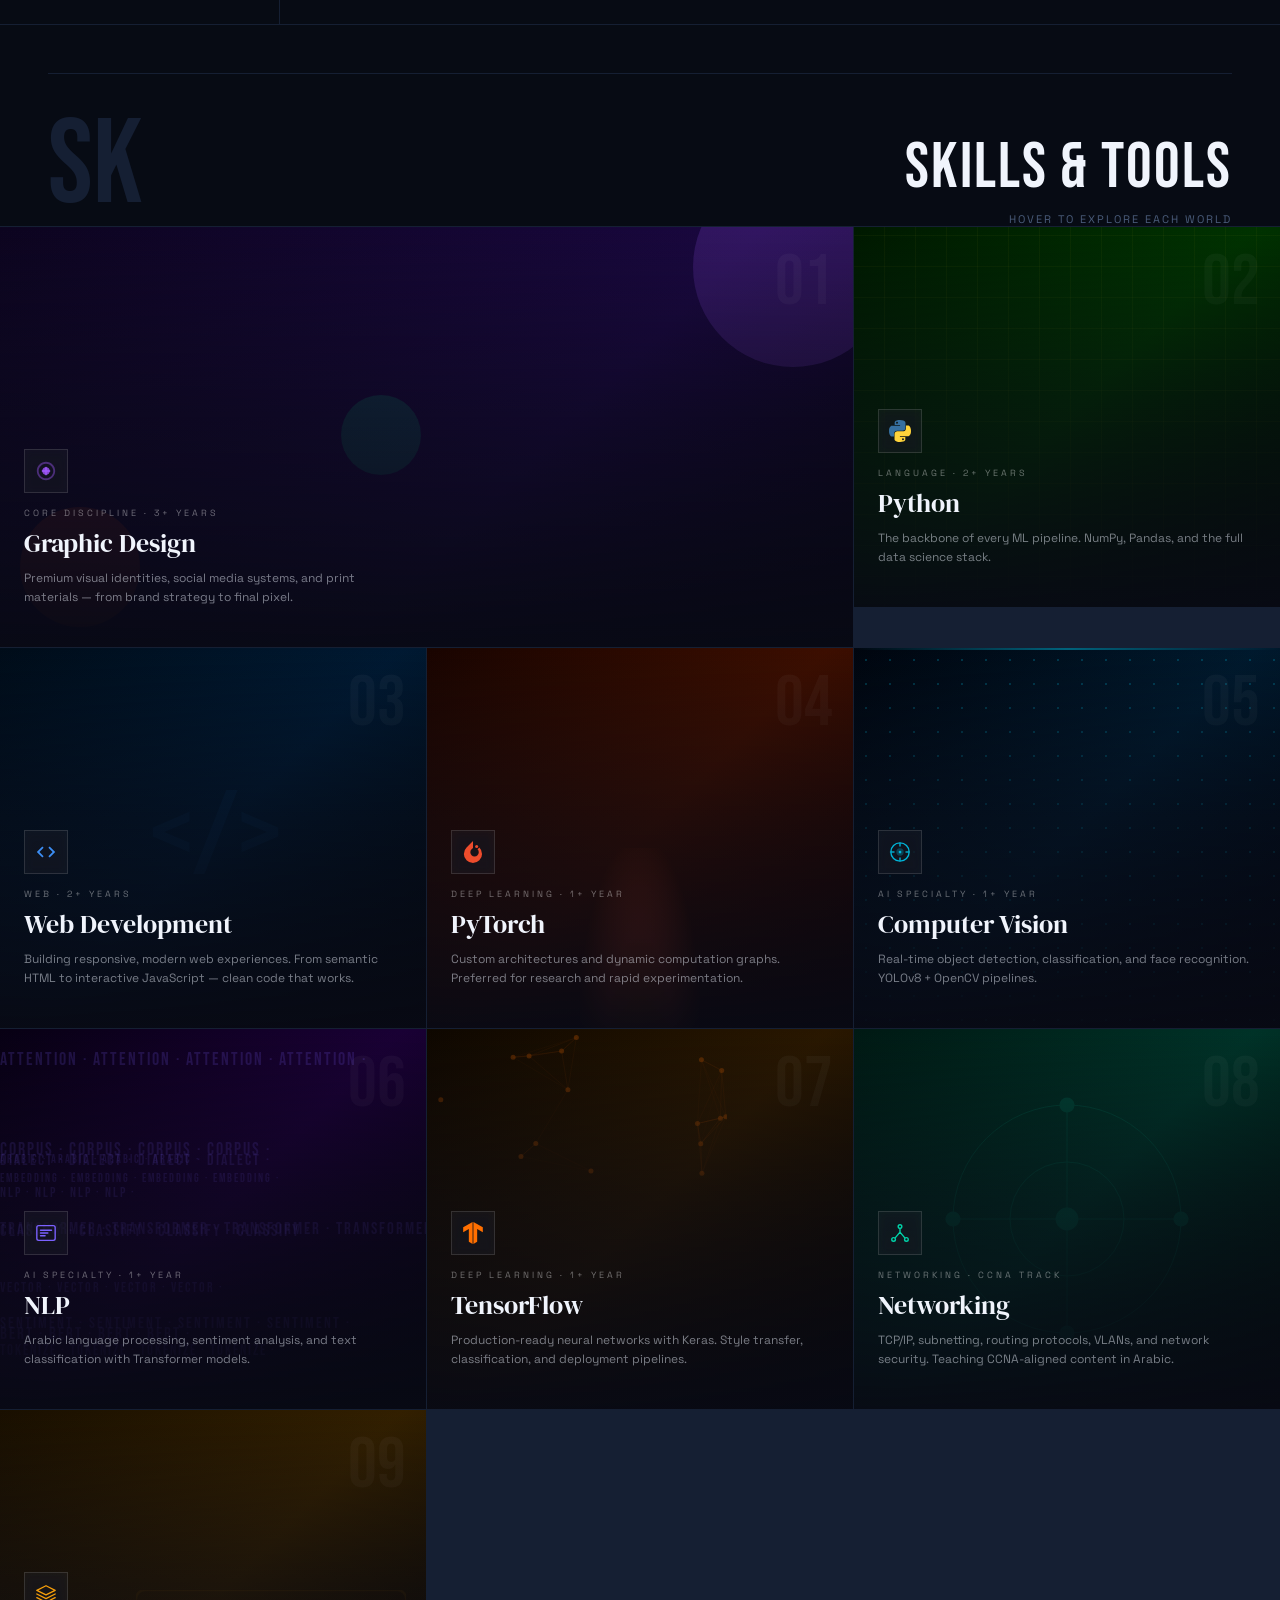
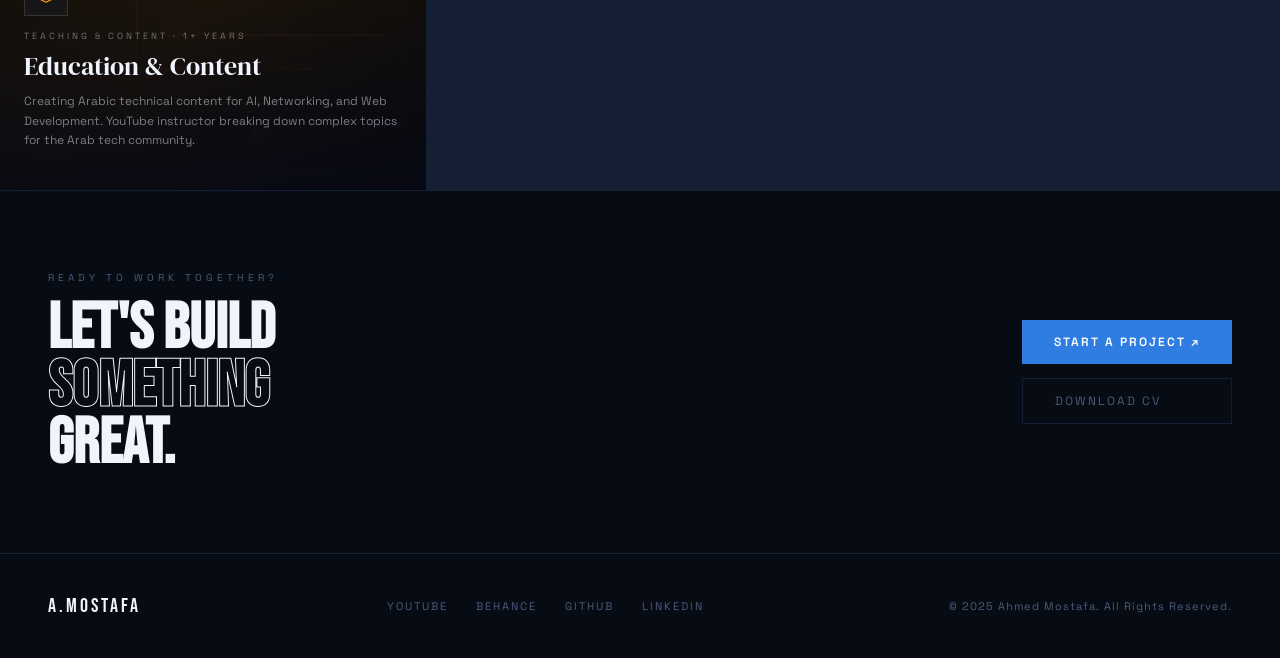
==== commit 435b004e: "5." ====
--- a/about.html
+++ b/about.html
@@ -86,6 +86,7 @@
 </div>
 
 <!-- STORY -->
+<!-- STORY -->
 <div class="story-section reveal">
   <div class="story-sidebar">
     <div class="sidebar-label">Chapters</div>
@@ -93,10 +94,28 @@
       <div class="index-item active" onclick="showStory('narrative',this)">The Story</div>
       <div class="index-item" onclick="showStory('values',this)">My Values</div>
     </div>
+
+    <!-- dots تظهر بس لما values active -->
+    <div class="values-nav" id="valuesNav" style="display:none;">
+      <div class="sidebar-label" style="margin-top:32px;">Values</div>
+      <div class="snav-item active" style="--active-c:#7ab4ff" data-target="0">
+        <div class="snav-dot"></div>Craft
+      </div>
+      <div class="snav-item" style="--active-c:#f0f4fc" data-target="1">
+        <div class="snav-dot"></div>Clarity
+      </div>
+      <div class="snav-item" style="--active-c:#22c55e" data-target="2">
+        <div class="snav-dot"></div>Learning
+      </div>
+      <div class="snav-item" style="--active-c:#a259ff" data-target="3">
+        <div class="snav-dot"></div>Hybrid
+      </div>
+    </div>
   </div>
 
   <div class="story-content">
 
+    <!-- NARRATIVE -->
     <div class="story-block active" id="story-narrative">
       <div class="story-eyebrow">Origin Story</div>
       <h2 class="story-heading">
@@ -109,94 +128,72 @@
       </div>
     </div>
 
-<div class="story-block" id="story-values"></div>
-
-  </div>
-</div>
-
-<!-- VALUES SECTION — برا story-section -->
-<div id="values-section" style="display:none;">
-<section class="values-section">
-<div class="values-sidebar">
-  <div class="sidebar-top">
-    <div class="sidebar-label">Chapters</div>
-    <div class="sidebar-index" style="margin-bottom:32px;">
-      <div class="index-item" onclick="backToStory()">← The Story</div>
-    </div>
-    <div class="sidebar-label" style="margin-top:8px;">Values</div>
-    <nav class="sidebar-nav">
-      <div class="snav-item active" style="--active-c:#7ab4ff" data-target="0">
-        <div class="snav-dot"></div>Craft
-      </div>
-      <div class="snav-item" style="--active-c:#f0f0f0" data-target="1">
-        <div class="snav-dot"></div>Clarity
-      </div>
-      <div class="snav-item" style="--active-c:#22c55e" data-target="2">
-        <div class="snav-dot"></div>Learning
-      </div>
-      <div class="snav-item" style="--active-c:#a259ff" data-target="3">
-        <div class="snav-dot"></div>Hybrid
-      </div>
-    </nav>
-  </div>
-  <div class="sidebar-bottom">Scroll to explore</div>
-</div>
-
-  <div class="values-rows" id="valuesRows">
-    <div class="vrow" data-row="0">
-      <div class="vrow-bigtype">CRAFT</div>
-      <div class="vrow-content">
-        <div class="vrow-num">01 / 04</div>
-        <div class="vrow-title">Craft over speed</div>
-        <div class="vrow-desc">
-          Every pixel and every line of code deserves intention.<br>
-          <strong>Fast is easy. Right is hard.</strong> I choose hard — because the difference between good and exceptional lives in the details most people skip.
-        </div>
-        <div class="vrow-keyword">Precision · Intention · Details</div>
-      </div>
-    </div>
-
-    <div class="vrow" data-row="1">
-      <div class="vrow-bigtype">CLARITY</div>
-      <div class="vrow-content">
-        <div class="vrow-num">02 / 04</div>
-        <div class="vrow-title">Clarity is king</div>
-        <div class="vrow-desc">
-          Complex ideas should be explained simply.<br>
-          Whether in design or AI, <strong>confusion is a failure of communication.</strong> If I can't explain it clearly, I don't understand it well enough yet.
-        </div>
-        <div class="vrow-keyword">Simplicity · Communication · Focus</div>
-      </div>
-    </div>
-
-    <div class="vrow" data-row="2">
-      <div class="vrow-bigtype">PUBLIC</div>
-      <div class="vrow-content">
-        <div class="vrow-num">03 / 04</div>
-        <div class="vrow-title">Learn in public</div>
-        <div class="vrow-desc">
-          YouTube isn't just content — it's accountability.<br>
-          <strong>Teaching forces mastery. Sharing creates community.</strong> Every video is a commitment to understand deeply enough to explain it to someone else.
-        </div>
-        <div class="vrow-keyword">Teaching · Community · Growth</div>
-      </div>
-    </div>
-
-    <div class="vrow" data-row="3">
-      <div class="vrow-bigtype">HYBRID</div>
-      <div class="vrow-content">
-        <div class="vrow-num">04 / 04</div>
-        <div class="vrow-title">Hybrid thinking</div>
-        <div class="vrow-desc">
-          The most interesting problems live at intersections.<br>
-          <strong>Design + AI isn't a niche — it's the future.</strong> Thinking across disciplines creates solutions that specialists in either field alone would never reach.
-        </div>
-        <div class="vrow-keyword">Design · AI · Intersection</div>
-      </div>
-    </div>
-  </div>
-</section>
-</div>
+    <!-- VALUES -->
+    <div class="story-block" id="story-values">
+      <div class="values-rows" id="valuesRows">
+
+        <div class="vrow" data-row="0">
+          <div class="vrow-bigtype">CRAFT</div>
+          <div class="vrow-content">
+            <div class="vrow-num">01 / 04</div>
+            <div class="vrow-title">Craft over speed</div>
+            <div class="vrow-desc">
+              Every pixel and every line of code deserves intention.<br>
+              <strong>Fast is easy. Right is hard.</strong> I choose hard — because the difference between good and exceptional lives in the details most people skip.
+            </div>
+            <div class="vrow-keyword">Precision · Intention · Details</div>
+          </div>
+        </div>
+
+        <div class="vrow" data-row="1">
+          <div class="vrow-bigtype">CLARITY</div>
+          <div class="vrow-content">
+            <div class="vrow-num">02 / 04</div>
+            <div class="vrow-title">Clarity is king</div>
+            <div class="vrow-desc">
+              Complex ideas should be explained simply.<br>
+              Whether in design or AI, <strong>confusion is a failure of communication.</strong> If I can't explain it clearly, I don't understand it well enough yet.
+            </div>
+            <div class="vrow-keyword">Simplicity · Communication · Focus</div>
+          </div>
+        </div>
+
+        <div class="vrow" data-row="2">
+          <div class="vrow-bigtype">PUBLIC</div>
+          <div class="vrow-content">
+            <div class="vrow-num">03 / 04</div>
+            <div class="vrow-title">Learn in public</div>
+            <div class="vrow-desc">
+              YouTube isn't just content — it's accountability.<br>
+              <strong>Teaching forces mastery. Sharing creates community.</strong> Every video is a commitment to understand deeply enough to explain it to someone else.
+            </div>
+            <div class="vrow-keyword">Teaching · Community · Growth</div>
+          </div>
+        </div>
+
+        <div class="vrow" data-row="3">
+          <div class="vrow-bigtype">HYBRID</div>
+          <div class="vrow-content">
+            <div class="vrow-num">04 / 04</div>
+            <div class="vrow-title">Hybrid thinking</div>
+            <div class="vrow-desc">
+              The most interesting problems live at intersections.<br>
+              <strong>Design + AI isn't a niche — it's the future.</strong> Thinking across disciplines creates solutions that specialists in either field alone would never reach.
+            </div>
+            <div class="vrow-keyword">Design · AI · Intersection</div>
+          </div>
+        </div>
+
+      </div>
+    </div>
+
+  </div>
+</div>
+
+
+
+
+
 
 <!-- SKILLS -->
 <div class="skills-section reveal">
@@ -221,16 +218,20 @@
         <div class="sk-shine"></div>
         <div class="sk-content">
           <div class="sk-icon">
-            <svg viewBox="0 0 24 24"><path d="M8 24c2.208 0 4-1.792 4-4v-4H8a4 4 0 0 0 0 8z" fill="#0ACF83"/><path d="M4 12a4 4 0 0 1 4-4h4v8H8a4 4 0 0 1-4-4z" fill="#A259FF"/><path d="M4 4a4 4 0 0 1 4-4h4v8H8A4 4 0 0 1 4 4z" fill="#F24E1E"/><path d="M12 0h4a4 4 0 0 1 0 8h-4V0z" fill="#FF7262"/><path d="M20 12a4 4 0 1 1-8 0 4 4 0 0 1 8 0z" fill="#1ABCFE"/></svg>
-          </div>
-          <div class="sk-cat">Core Discipline · 3+ Years</div>
-          <div class="sk-name">Graphic Design</div>
-          <div class="sk-desc">Premium visual identities that communicate personality. Branding, social media, and print — from strategy to final pixel.</div>
-          <div class="sk-bars">
-            <div class="sk-bar-item"><div class="sk-bar-top"><span>Branding</span><span>90%</span></div><div class="sk-bar-track"><div class="sk-bar-fill" style="--p:90%;--c:#a259ff"></div></div></div>
-            <div class="sk-bar-item"><div class="sk-bar-top"><span>Social Media</span><span>88%</span></div><div class="sk-bar-track"><div class="sk-bar-fill" style="--p:88%;--c:#a259ff"></div></div></div>
-            <div class="sk-bar-item"><div class="sk-bar-top"><span>Figma / Illustrator</span><span>85%</span></div><div class="sk-bar-track"><div class="sk-bar-fill" style="--p:85%;--c:#a259ff"></div></div></div>
-          </div>
+  <svg viewBox="0 0 24 24" fill="none">
+    <circle cx="12" cy="12" r="4" fill="#a259ff" opacity=".8"/>
+    <path d="M12 2C6.48 2 2 6.48 2 12s4.48 10 10 10 10-4.48 10-10S17.52 2 12 2zm0 18c-4.41 0-8-3.59-8-8s3.59-8 8-8 8 3.59 8 8-3.59 8-8 8z" fill="#a259ff" opacity=".4"/>
+    <path d="M12 8v8M8 12h8" stroke="#a259ff" stroke-width="1.5" stroke-linecap="round"/>
+  </svg>
+</div>
+<div class="sk-cat">Core Discipline · 3+ Years</div>
+<div class="sk-name">Graphic Design</div>
+<div class="sk-desc">Premium visual identities, social media systems, and print materials — from brand strategy to final pixel.</div>
+<div class="sk-bars">
+  <div class="sk-bar-item"><div class="sk-bar-top"><span>Branding</span><span>90%</span></div><div class="sk-bar-track"><div class="sk-bar-fill" style="--p:90%;--c:#a259ff"></div></div></div>
+  <div class="sk-bar-item"><div class="sk-bar-top"><span>Social Media</span><span>88%</span></div><div class="sk-bar-track"><div class="sk-bar-fill" style="--p:88%;--c:#a259ff"></div></div></div>
+  <div class="sk-bar-item"><div class="sk-bar-top"><span>Print Design</span><span>82%</span></div><div class="sk-bar-track"><div class="sk-bar-fill" style="--p:82%;--c:#a259ff"></div></div></div>
+</div>
         </div>
         <div class="sk-num">01</div>
       </div>
@@ -239,9 +240,9 @@
     <!-- 2 — PYTHON -->
     <div class="sk-card" style="--card-c:#FFD43B" data-card="1">
       <div class="sk-tilt">
-        <div class="sk-bg bg-python">
-          <canvas class="matrix-canvas" id="matrixCanvas"></canvas>
-        </div>
+<div class="sk-bg bg-python">
+  <div class="py-snake" id="pySnake"></div>
+</div>
         <div class="sk-shine"></div>
         <div class="sk-content">
           <div class="sk-icon">
@@ -258,7 +259,31 @@
         <div class="sk-num">02</div>
       </div>
     </div>
-
+<!-- 4 — WEB DEVELOPMENT -->
+<div class="sk-card" style="--card-c:#3d8ef5" data-card="6">
+  <div class="sk-tilt">
+    <div class="sk-bg" style="background:linear-gradient(135deg,#000d1a 0%,#001a33 50%,#000810 100%);">
+      <div style="position:absolute;inset:0;display:flex;align-items:center;justify-content:center;opacity:.06;font-family:'Bebas Neue',sans-serif;font-size:120px;color:#3d8ef5;letter-spacing:-4px;">&lt;/&gt;</div>
+    </div>
+    <div class="sk-shine"></div>
+    <div class="sk-content">
+      <div class="sk-icon">
+        <svg viewBox="0 0 24 24" fill="none">
+          <path d="M9.4 16.6L4.8 12l4.6-4.6L8 6l-6 6 6 6 1.4-1.4zm5.2 0l4.6-4.6-4.6-4.6L16 6l6 6-6 6-1.4-1.4z" fill="#3d8ef5"/>
+        </svg>
+      </div>
+      <div class="sk-cat">Web · 2+ Years</div>
+      <div class="sk-name">Web Development</div>
+      <div class="sk-desc">Building responsive, modern web experiences. From semantic HTML to interactive JavaScript — clean code that works.</div>
+      <div class="sk-bars">
+        <div class="sk-bar-item"><div class="sk-bar-top"><span>HTML / CSS</span><span>88%</span></div><div class="sk-bar-track"><div class="sk-bar-fill" style="--p:88%;--c:#3d8ef5"></div></div></div>
+        <div class="sk-bar-item"><div class="sk-bar-top"><span>JavaScript</span><span>78%</span></div><div class="sk-bar-track"><div class="sk-bar-fill" style="--p:78%;--c:#3d8ef5"></div></div></div>
+        <div class="sk-bar-item"><div class="sk-bar-top"><span>Responsive Design</span><span>85%</span></div><div class="sk-bar-track"><div class="sk-bar-fill" style="--p:85%;--c:#3d8ef5"></div></div></div>
+      </div>
+    </div>
+    <div class="sk-num">03</div>
+  </div>
+</div>
     <!-- 3 — PYTORCH -->
     <div class="sk-card" style="--card-c:#EE4C2C" data-card="2">
       <div class="sk-tilt">
@@ -276,7 +301,7 @@
             <div class="sk-bar-item"><div class="sk-bar-top"><span>Training Loops</span><span>75%</span></div><div class="sk-bar-track"><div class="sk-bar-fill" style="--p:75%;--c:#EE4C2C"></div></div></div>
           </div>
         </div>
-        <div class="sk-num">03</div>
+        <div class="sk-num">04</div>
       </div>
     </div>
 
@@ -300,7 +325,7 @@
             <div class="sk-bar-item"><div class="sk-bar-top"><span>OpenCV</span><span>80%</span></div><div class="sk-bar-track"><div class="sk-bar-fill" style="--p:80%;--c:#00B4D8"></div></div></div>
           </div>
         </div>
-        <div class="sk-num">04</div>
+        <div class="sk-num">05</div>
       </div>
     </div>
 
@@ -321,7 +346,7 @@
             <div class="sk-bar-item"><div class="sk-bar-top"><span>Arabic NLP</span><span>78%</span></div><div class="sk-bar-track"><div class="sk-bar-fill" style="--p:78%;--c:#7B61FF"></div></div></div>
           </div>
         </div>
-        <div class="sk-num">05</div>
+        <div class="sk-num">06</div>
       </div>
     </div>
 
@@ -342,9 +367,88 @@
             <div class="sk-bar-item"><div class="sk-bar-top"><span>Keras API</span><span>82%</span></div><div class="sk-bar-track"><div class="sk-bar-fill" style="--p:82%;--c:#FF6F00"></div></div></div>
           </div>
         </div>
-        <div class="sk-num">06</div>
-      </div>
-    </div>
+        <div class="sk-num">07</div>
+      </div>
+    </div>
+
+    <!-- NETWORKING -->
+<div class="sk-card" style="--card-c:#00d4aa" data-card="7">
+  <div class="sk-tilt">
+    <div class="sk-bg" style="background:linear-gradient(135deg,#001a14 0%,#003328 50%,#000d0a 100%);">
+      <div style="position:absolute;inset:0;overflow:hidden;opacity:.12;">
+        <svg viewBox="0 0 200 200" style="width:100%;height:100%;">
+          <circle cx="100" cy="100" r="60" fill="none" stroke="#00d4aa" stroke-width=".5"/>
+          <circle cx="100" cy="100" r="30" fill="none" stroke="#00d4aa" stroke-width=".5"/>
+          <line x1="40" y1="100" x2="160" y2="100" stroke="#00d4aa" stroke-width=".5"/>
+          <line x1="100" y1="40" x2="100" y2="160" stroke="#00d4aa" stroke-width=".5"/>
+          <circle cx="100" cy="40" r="4" fill="#00d4aa"/>
+          <circle cx="160" cy="100" r="4" fill="#00d4aa"/>
+          <circle cx="100" cy="160" r="4" fill="#00d4aa"/>
+          <circle cx="40" cy="100" r="4" fill="#00d4aa"/>
+          <circle cx="100" cy="100" r="6" fill="#00d4aa"/>
+        </svg>
+      </div>
+    </div>
+    <div class="sk-shine"></div>
+    <div class="sk-content">
+      <div class="sk-icon">
+        <svg viewBox="0 0 24 24" fill="none">
+          <circle cx="12" cy="5" r="2" stroke="#00d4aa" stroke-width="1.5"/>
+          <circle cx="5" cy="19" r="2" stroke="#00d4aa" stroke-width="1.5"/>
+          <circle cx="19" cy="19" r="2" stroke="#00d4aa" stroke-width="1.5"/>
+          <path d="M12 7v4M12 11l-5 6M12 11l5 6" stroke="#00d4aa" stroke-width="1.5" stroke-linecap="round"/>
+        </svg>
+      </div>
+      <div class="sk-cat">Networking · CCNA Track</div>
+      <div class="sk-name">Networking</div>
+      <div class="sk-desc">TCP/IP, subnetting, routing protocols, VLANs, and network security. Teaching CCNA-aligned content in Arabic.</div>
+      <div class="sk-bars">
+        <div class="sk-bar-item"><div class="sk-bar-top"><span>Subnetting</span><span>95%</span></div><div class="sk-bar-track"><div class="sk-bar-fill" style="--p:85%;--c:#00d4aa"></div></div></div>
+        <div class="sk-bar-item"><div class="sk-bar-top"><span>Routing & Switching</span><span>88%</span></div><div class="sk-bar-track"><div class="sk-bar-fill" style="--p:78%;--c:#00d4aa"></div></div></div>
+        <div class="sk-bar-item"><div class="sk-bar-top"><span>Network Security</span><span>72%</span></div><div class="sk-bar-track"><div class="sk-bar-fill" style="--p:72%;--c:#00d4aa"></div></div></div>
+      </div>
+    </div>
+    <div class="sk-num">08</div>
+  </div>
+</div>
+
+<!-- EDUCATION & CONTENT -->
+<div class="sk-card" style="--card-c:#f59e0b" data-card="8">
+  <div class="sk-tilt">
+    <div class="sk-bg" style="background:linear-gradient(135deg,#1a1000 0%,#332000 50%,#0d0800 100%);">
+      <div style="position:absolute;inset:0;display:flex;align-items:flex-end;justify-content:flex-end;padding:20px;opacity:.08;">
+        <svg viewBox="0 0 120 80" style="width:70%;height:auto;">
+          <rect x="0" y="0" width="120" height="80" rx="4" fill="none" stroke="#f59e0b" stroke-width="1"/>
+          <line x1="10" y1="20" x2="110" y2="20" stroke="#f59e0b" stroke-width="1"/>
+          <line x1="10" y1="35" x2="80" y2="35" stroke="#f59e0b" stroke-width="1"/>
+          <line x1="10" y1="50" x2="90" y2="50" stroke="#f59e0b" stroke-width="1"/>
+          <circle cx="60" cy="65" r="8" fill="none" stroke="#f59e0b" stroke-width="1"/>
+          <line x1="52" y1="65" x2="65" y2="60" stroke="#f59e0b" stroke-width="1.5"/>
+          <line x1="52" y1="65" x2="65" y2="70" stroke="#f59e0b" stroke-width="1.5"/>
+        </svg>
+      </div>
+    </div>
+    <div class="sk-shine"></div>
+    <div class="sk-content">
+      <div class="sk-icon">
+        <svg viewBox="0 0 24 24" fill="none">
+          <path d="M12 3L2 8l10 5 10-5-10-5z" stroke="#f59e0b" stroke-width="1.5" stroke-linejoin="round"/>
+          <path d="M2 16l10 5 10-5" stroke="#f59e0b" stroke-width="1.5" stroke-linecap="round" stroke-linejoin="round"/>
+          <path d="M2 12l10 5 10-5" stroke="#f59e0b" stroke-width="1.5" stroke-linecap="round" stroke-linejoin="round"/>
+        </svg>
+      </div>
+      <div class="sk-cat">Teaching & Content · 1+ Years</div>
+      <div class="sk-name">Education & Content</div>
+      <div class="sk-desc">Creating Arabic technical content for AI, Networking, and Web Development. YouTube instructor breaking down complex topics for the Arab tech community.</div>
+      <div class="sk-bars">
+        <div class="sk-bar-item"><div class="sk-bar-top"><span>Arabic Content Creation</span><span>92%</span></div><div class="sk-bar-track"><div class="sk-bar-fill" style="--p:92%;--c:#f59e0b"></div></div></div>
+        <div class="sk-bar-item"><div class="sk-bar-top"><span>Curriculum Design</span><span>85%</span></div><div class="sk-bar-track"><div class="sk-bar-fill" style="--p:85%;--c:#f59e0b"></div></div></div>
+        <div class="sk-bar-item"><div class="sk-bar-top"><span>Student Engagement</span><span>88%</span></div><div class="sk-bar-track"><div class="sk-bar-fill" style="--p:88%;--c:#f59e0b"></div></div></div>
+      </div>
+    </div>
+    <div class="sk-num">09</div>
+  </div>
+</div>
 
   </div>
 </div>
--- a/assets/css/base.css
+++ b/assets/css/base.css
@@ -1,58 +1,98 @@
-*{margin:0;padding:0;box-sizing:border-box;}
+* {
+  margin: 0;
+  padding: 0;
+  box-sizing: border-box;
+}
 
-:root{
-  --bg:     #070b14;
-  --bg2:    #0c1220;
-  --bg3:    #111827;
-  --text:   #f0f4fc;
-  --muted:  #4a5c7a;
+:root {
+  --bg: #070b14;
+  --bg2: #0c1220;
+  --bg3: #111827;
+  --text: #f0f4fc;
+  --muted: #4a5c7a;
   --border: #151f33;
   --accent: #2f7de1;
-  --accent2:#6aaaf8;
-  --red:    #e8364f;
+  --accent2: #6aaaf8;
+  --red: #e8364f;
 }
 
-html{scroll-behavior:smooth;}
+html {
+  scroll-behavior: smooth;
+}
 
-body{
-  background:var(--bg);
-  color:var(--text);
-  font-family:'Space Grotesk',sans-serif;
-  overflow-x:hidden;
-  cursor:none;
+body {
+  background: var(--bg);
+  color: var(--text);
+  font-family: 'Space Grotesk', sans-serif;
+  overflow-x: hidden;
+  cursor: none;
 }
 
 /* SCROLLBAR */
-::-webkit-scrollbar{width:2px;}
-::-webkit-scrollbar-track{background:var(--bg);}
-::-webkit-scrollbar-thumb{background:var(--accent);}
+::-webkit-scrollbar {
+  width: 2px;
+}
+
+::-webkit-scrollbar-track {
+  background: var(--bg);
+}
+
+::-webkit-scrollbar-thumb {
+  background: var(--accent);
+}
 
 /* TYPOGRAPHY */
-h1,h2,h3{color:var(--text);}
+h1,
+h2,
+h3 {
+  color: var(--text);
+}
 
 /* ANIMATIONS */
-.reveal{
-  opacity:0;
-  transform:translateY(40px);
-  transition:opacity .8s ease,transform .8s ease;
+.reveal {
+  opacity: 0;
+  transform: translateY(40px);
+  transition: opacity .8s ease, transform .8s ease;
 }
-.reveal.visible{opacity:1;transform:translateY(0);}
+
+.reveal.visible {
+  opacity: 1;
+  transform: translateY(0);
+}
 
 /* CURSOR */
-#cursor{
-  position:fixed;width:8px;height:8px;
-  background:var(--accent);border-radius:50%;
-  pointer-events:none;z-index:9999;
-  transform:translate(-50%,-50%);
-  transition:width .2s,height .2s,background .2s;
+#cursor {
+  position: fixed;
+  width: 8px;
+  height: 8px;
+  background: var(--accent);
+  border-radius: 50%;
+  pointer-events: none;
+  z-index: 9999;
+  transform: translate(-50%, -50%);
+  transition: width .2s, height .2s, background .2s;
 }
-#cursor-ring{
-  position:fixed;width:36px;height:36px;
-  border:1px solid rgba(47,125,225,.35);border-radius:50%;
-  pointer-events:none;z-index:9998;
-  transform:translate(-50%,-50%);
-  transition:all .12s ease;
+
+#cursor-ring {
+  position: fixed;
+  width: 36px;
+  height: 36px;
+  border: 1px solid rgba(47, 125, 225, .35);
+  border-radius: 50%;
+  pointer-events: none;
+  z-index: 9998;
+  transform: translate(-50%, -50%);
+  transition: all .12s ease;
 }
-body:has(a:hover) #cursor{width:16px;height:16px;background:var(--accent2);}
-body:has(a:hover) #cursor-ring{width:56px;height:56px;border-color:rgba(106,170,248,.4);}
 
+body:has(a:hover) #cursor {
+  width: 16px;
+  height: 16px;
+  background: var(--accent2);
+}
+
+body:has(a:hover) #cursor-ring {
+  width: 56px;
+  height: 56px;
+  border-color: rgba(106, 170, 248, .4);
+}
--- a/assets/css/components.css
+++ b/assets/css/components.css
@@ -1,127 +1,241 @@
 /* ── NAV ── */
-nav{
-  position:fixed;top:0;left:0;right:0;z-index:100;
-  display:flex;justify-content:space-between;align-items:center;
-  padding:24px 48px;
-  border-bottom:1px solid transparent;
-  transition:border-color .3s,background .3s;
-}
-nav.scrolled{
-  border-color:var(--border);
-  background:rgba(7,11,20,.88);
-  backdrop-filter:blur(20px);
-}
-.nav-logo{
-  font-family:'Bebas Neue',sans-serif;
-  font-size:22px;letter-spacing:3px;
-  color:var(--text);text-decoration:none;
-}
-.nav-links{display:flex;gap:36px;list-style:none;}
-.nav-links a{
-  font-size:12px;letter-spacing:2px;text-transform:uppercase;
-  color:var(--muted);text-decoration:none;
-  transition:color .2s;
-}
+nav {
+  position: fixed;
+  top: 0;
+  left: 0;
+  right: 0;
+  z-index: 100;
+  display: flex;
+  justify-content: space-between;
+  align-items: center;
+  padding: 24px 48px;
+  border-bottom: 1px solid transparent;
+  transition: border-color .3s, background .3s;
+}
+
+nav.scrolled {
+  border-color: var(--border);
+  background: rgba(7, 11, 20, .88);
+  backdrop-filter: blur(20px);
+}
+
+.nav-logo {
+  font-family: 'Bebas Neue', sans-serif;
+  font-size: 22px;
+  letter-spacing: 3px;
+  color: var(--text);
+  text-decoration: none;
+}
+
+.nav-links {
+  display: flex;
+  gap: 36px;
+  list-style: none;
+}
+
+.nav-links a {
+  font-size: 12px;
+  letter-spacing: 2px;
+  text-transform: uppercase;
+  color: var(--muted);
+  text-decoration: none;
+  transition: color .2s;
+}
+
 .nav-links a:hover,
-.nav-links a.active{color:var(--text);}
-.nav-cta{
-  font-size:11px;letter-spacing:2px;text-transform:uppercase;
-  color:#fff;background:var(--accent);
-  padding:10px 24px;text-decoration:none;
-  transition:opacity .2s;
-}
-.nav-cta:hover{opacity:.85;}
+.nav-links a.active {
+  color: var(--text);
+}
+
+.nav-cta {
+  font-size: 11px;
+  letter-spacing: 2px;
+  text-transform: uppercase;
+  color: #fff;
+  background: var(--accent);
+  padding: 10px 24px;
+  text-decoration: none;
+  transition: opacity .2s;
+}
+
+.nav-cta:hover {
+  opacity: .85;
+}
 
 /* ── BUTTONS ── */
-.btn-primary{
-  display:inline-flex;align-items:center;gap:10px;
-  background:var(--accent);color:#fff;
-  font-size:12px;letter-spacing:2px;text-transform:uppercase;
-  font-weight:600;padding:14px 32px;text-decoration:none;
-  transition:transform .2s;
-}
-.btn-primary:hover{transform:translateY(-2px);}
-
-.btn-secondary{
-  display:inline-flex;align-items:center;gap:10px;
-  border:1px solid var(--border);color:var(--muted);
-  font-size:12px;letter-spacing:2px;text-transform:uppercase;
-  padding:14px 32px;text-decoration:none;
-  transition:border-color .2s,color .2s;
-}
-.btn-secondary:hover{border-color:var(--muted);color:var(--text);}
+.btn-primary {
+  display: inline-flex;
+  align-items: center;
+  gap: 10px;
+  background: var(--accent);
+  color: #fff;
+  font-size: 12px;
+  letter-spacing: 2px;
+  text-transform: uppercase;
+  font-weight: 600;
+  padding: 14px 32px;
+  text-decoration: none;
+  transition: transform .2s;
+}
+
+.btn-primary:hover {
+  transform: translateY(-2px);
+}
+
+.btn-secondary {
+  display: inline-flex;
+  align-items: center;
+  gap: 10px;
+  border: 1px solid var(--border);
+  color: var(--muted);
+  font-size: 12px;
+  letter-spacing: 2px;
+  text-transform: uppercase;
+  padding: 14px 32px;
+  text-decoration: none;
+  transition: border-color .2s, color .2s;
+}
+
+.btn-secondary:hover {
+  border-color: var(--muted);
+  color: var(--text);
+}
 
 /* ── SECTION HEADER ── */
-.section-header{
-  display:flex;justify-content:space-between;align-items:flex-end;
-  border-top:1px solid var(--border);
-  padding-top:32px;margin-bottom:60px;
-}
-.section-num{
-  font-family:'Bebas Neue',sans-serif;
-  font-size:120px;color:var(--border);line-height:1;
-}
-.section-title{
-  font-family:'Bebas Neue',sans-serif;
-  font-size:clamp(40px,5vw,72px);letter-spacing:2px;
+.section-header {
+  display: flex;
+  justify-content: space-between;
+  align-items: flex-end;
+  border-top: 1px solid var(--border);
+  padding-top: 32px;
+  margin-bottom: 60px;
+}
+
+.section-num {
+  font-family: 'Bebas Neue', sans-serif;
+  font-size: 120px;
+  color: var(--border);
+  line-height: 1;
+}
+
+.section-title {
+  font-family: 'Bebas Neue', sans-serif;
+  font-size: clamp(40px, 5vw, 72px);
+  letter-spacing: 2px;
 }
 
 /* ── TICKER ── */
-.ticker{
-  background:linear-gradient(90deg,#0e2552,var(--accent),#0e2552);
-  color:#fff;
-  padding:14px 0;overflow:hidden;display:flex;
-}
-.ticker-inner{
-  display:flex;gap:0;
-  animation:ticker 20s linear infinite;
-  white-space:nowrap;
-}
-.ticker-item{
-  font-family:'Bebas Neue',sans-serif;
-  font-size:18px;letter-spacing:4px;
-  padding:0 48px;display:flex;align-items:center;gap:16px;
-}
-.ticker-dot{width:6px;height:6px;background:rgba(255,255,255,.3);border-radius:50%;}
-@keyframes ticker{
-  0%{transform:translateX(0);}
-  100%{transform:translateX(-50%);}
+.ticker {
+  background: linear-gradient(90deg, #0e2552, var(--accent), #0e2552);
+  color: #fff;
+  padding: 14px 0;
+  overflow: hidden;
+  display: flex;
+}
+
+.ticker-inner {
+  display: flex;
+  gap: 0;
+  animation: ticker 20s linear infinite;
+  white-space: nowrap;
+}
+
+.ticker-item {
+  font-family: 'Bebas Neue', sans-serif;
+  font-size: 18px;
+  letter-spacing: 4px;
+  padding: 0 48px;
+  display: flex;
+  align-items: center;
+  gap: 16px;
+}
+
+.ticker-dot {
+  width: 6px;
+  height: 6px;
+  background: rgba(255, 255, 255, .3);
+  border-radius: 50%;
+}
+
+@keyframes ticker {
+  0% {
+    transform: translateX(0);
+  }
+
+  100% {
+    transform: translateX(-50%);
+  }
 }
 
 /* ── FOOTER ── */
-footer{
-  border-top:1px solid var(--border);
-  padding:40px 48px;
-  display:flex;justify-content:space-between;align-items:center;
-}
-.footer-logo{
-  font-family:'Bebas Neue',sans-serif;
-  font-size:20px;letter-spacing:3px;
-}
-.footer-links{display:flex;gap:28px;}
-.footer-links a{
-  font-size:11px;letter-spacing:2px;text-transform:uppercase;
-  color:var(--muted);text-decoration:none;transition:color .2s;
-}
-.footer-links a:hover{color:var(--text);}
-.footer-copy{font-size:11px;color:var(--muted);letter-spacing:1px;}
+footer {
+  border-top: 1px solid var(--border);
+  padding: 40px 48px;
+  display: flex;
+  justify-content: space-between;
+  align-items: center;
+}
+
+.footer-logo {
+  font-family: 'Bebas Neue', sans-serif;
+  font-size: 20px;
+  letter-spacing: 3px;
+}
+
+.footer-links {
+  display: flex;
+  gap: 28px;
+}
+
+.footer-links a {
+  font-size: 11px;
+  letter-spacing: 2px;
+  text-transform: uppercase;
+  color: var(--muted);
+  text-decoration: none;
+  transition: color .2s;
+}
+
+.footer-links a:hover {
+  color: var(--text);
+}
+
+.footer-copy {
+  font-size: 11px;
+  color: var(--muted);
+  letter-spacing: 1px;
+}
 
 /* ── TAGS / BADGES ── */
-.tag{
-  font-size:10px;letter-spacing:2px;text-transform:uppercase;
-  border:1px solid var(--border);
-  color:var(--muted);padding:6px 14px;
+.tag {
+  font-size: 10px;
+  letter-spacing: 2px;
+  text-transform: uppercase;
+  border: 1px solid var(--border);
+  color: var(--muted);
+  padding: 6px 14px;
 }
 
 /* ── TYPEWRITER CURSOR ── */
-.tw-cursor::after{
-  content:'|';
-  color:var(--accent);
-  animation:blink .65s step-end infinite;
-  margin-left:2px;
-}
-.tw-cursor.done::after{opacity:0;}
-@keyframes blink{
-  0%,100%{opacity:1;}
-  50%{opacity:0;}
+.tw-cursor::after {
+  content: '|';
+  color: var(--accent);
+  animation: blink .65s step-end infinite;
+  margin-left: 2px;
+}
+
+.tw-cursor.done::after {
+  opacity: 0;
+}
+
+@keyframes blink {
+
+  0%,
+  100% {
+    opacity: 1;
+  }
+
+  50% {
+    opacity: 0;
+  }
 }
--- a/assets/css/pages/about.css
+++ b/assets/css/pages/about.css
@@ -1,219 +1,551 @@
 /* ── ABOUT HERO ── */
-.about-hero{
-  display:grid;grid-template-columns:1fr 1fr;
-  border-bottom:1px solid var(--border);
-  min-height:90vh;
-  margin-top:73px; /* offset fixed nav */
-}
+.about-hero {
+  display: grid;
+  grid-template-columns: 1fr 1fr;
+  border-bottom: 1px solid var(--border);
+  min-height: 90vh;
+  margin-top: 73px;
+  /* offset fixed nav */
+}
+
 .about-photo {
   width: 100%;
   height: 100%;
   object-fit: cover;
   display: block;
 }
-.hero-left{
-  padding:72px 48px;
-  border-right:1px solid var(--border);
-  display:flex;flex-direction:column;justify-content:space-between;
-}
-.hero-eyebrow{
-  font-size:10px;letter-spacing:4px;text-transform:uppercase;
-  color:var(--accent);margin-bottom:32px;
-  display:flex;align-items:center;gap:10px;
-}
-.hero-eyebrow::before{content:'(02)';color:var(--muted);}
-.hero-name{
-  font-family:'Bebas Neue',sans-serif;
-  font-size:clamp(72px,9vw,140px);
-  line-height:.85;letter-spacing:-2px;
-}
-.hero-name .outline{-webkit-text-stroke:1px rgba(106,170,248,.5);color:transparent;}
-.hero-name .accent{color:var(--accent);}
-
-.hero-title-tag{
-  display:inline-flex;align-items:center;gap:12px;
-  border:1px solid var(--border);
-  padding:12px 20px;margin-top:32px;
-  font-size:12px;letter-spacing:2px;text-transform:uppercase;
-  color:var(--muted);width:fit-content;
-}
-.hero-title-tag .dot{
-  width:6px;height:6px;background:var(--accent);border-radius:50%;
-  animation:pulse-dot 2s ease infinite;
-}
-@keyframes pulse-dot{
-  0%,100%{box-shadow:0 0 0 0 rgba(47,125,225,.5);}
-  50%{box-shadow:0 0 0 8px rgba(47,125,225,0);}
-}
-
-.hero-left-bottom{display:flex;flex-direction:column;gap:24px;}
-.hero-big-stat{
-  display:flex;align-items:baseline;gap:8px;
-  border-top:1px solid var(--border);padding-top:24px;
-}
-.stat-n{font-family:'Bebas Neue',sans-serif;font-size:80px;line-height:1;color:var(--text);}
-.stat-n sup{font-size:32px;color:var(--accent);}
-.stat-l{font-size:11px;letter-spacing:2px;text-transform:uppercase;color:var(--muted);max-width:120px;line-height:1.5;}
-
-.hero-right{
-  position:relative;overflow:hidden;
-  background:var(--bg2);
-  display:flex;align-items:flex-end;
-}
-.photo-placeholder{
-  width:100%;height:100%;
-  display:flex;align-items:center;justify-content:center;
-  font-family:'Bebas Neue',sans-serif;
-  font-size:clamp(80px,10vw,160px);letter-spacing:6px;
-  color:rgba(47,125,225,.06);user-select:none;
-}
-.photo-overlay{
-  position:absolute;inset:0;
-  background:linear-gradient(to top,rgba(7,11,20,.95) 0%,transparent 50%);
-}
-.photo-info{
-  position:absolute;bottom:0;left:0;right:0;
-  padding:32px 40px;
-  display:flex;justify-content:space-between;align-items:flex-end;
-}
-.photo-caption{font-size:11px;letter-spacing:2px;text-transform:uppercase;color:var(--muted);}
-.photo-location{
-  font-size:11px;letter-spacing:2px;text-transform:uppercase;color:var(--accent);
-  display:flex;align-items:center;gap:8px;
-}
-.photo-location::before{content:'📍';font-size:10px;}
-.hero-right::before{
-  content:'';position:absolute;inset:0;
+
+.hero-left {
+  padding: 72px 48px;
+  border-right: 1px solid var(--border);
+  display: flex;
+  flex-direction: column;
+  justify-content: space-between;
+}
+
+.hero-eyebrow {
+  font-size: 10px;
+  letter-spacing: 4px;
+  text-transform: uppercase;
+  color: var(--accent);
+  margin-bottom: 32px;
+  display: flex;
+  align-items: center;
+  gap: 10px;
+}
+
+.hero-eyebrow::before {
+  content: '(02)';
+  color: var(--muted);
+}
+
+.hero-name {
+  font-family: 'Bebas Neue', sans-serif;
+  font-size: clamp(72px, 9vw, 140px);
+  line-height: .85;
+  letter-spacing: -2px;
+}
+
+.hero-name .outline {
+  -webkit-text-stroke: 1px rgba(106, 170, 248, .5);
+  color: transparent;
+}
+
+.hero-name .accent {
+  color: var(--accent);
+}
+
+.hero-title-tag {
+  display: inline-flex;
+  align-items: center;
+  gap: 12px;
+  border: 1px solid var(--border);
+  padding: 12px 20px;
+  margin-top: 32px;
+  font-size: 12px;
+  letter-spacing: 2px;
+  text-transform: uppercase;
+  color: var(--muted);
+  width: fit-content;
+}
+
+.hero-title-tag .dot {
+  width: 6px;
+  height: 6px;
+  background: var(--accent);
+  border-radius: 50%;
+  animation: pulse-dot 2s ease infinite;
+}
+
+@keyframes pulse-dot {
+
+  0%,
+  100% {
+    box-shadow: 0 0 0 0 rgba(47, 125, 225, .5);
+  }
+
+  50% {
+    box-shadow: 0 0 0 8px rgba(47, 125, 225, 0);
+  }
+}
+
+.hero-left-bottom {
+  display: flex;
+  flex-direction: column;
+  gap: 24px;
+}
+
+.hero-big-stat {
+  display: flex;
+  align-items: baseline;
+  gap: 8px;
+  border-top: 1px solid var(--border);
+  padding-top: 24px;
+}
+
+.stat-n {
+  font-family: 'Bebas Neue', sans-serif;
+  font-size: 80px;
+  line-height: 1;
+  color: var(--text);
+}
+
+.stat-n sup {
+  font-size: 32px;
+  color: var(--accent);
+}
+
+.stat-l {
+  font-size: 11px;
+  letter-spacing: 2px;
+  text-transform: uppercase;
+  color: var(--muted);
+  max-width: 120px;
+  line-height: 1.5;
+}
+
+.hero-right {
+  position: relative;
+  overflow: hidden;
+  background: var(--bg2);
+  display: flex;
+  align-items: flex-end;
+}
+
+.photo-placeholder {
+  width: 100%;
+  height: 100%;
+  display: flex;
+  align-items: center;
+  justify-content: center;
+  font-family: 'Bebas Neue', sans-serif;
+  font-size: clamp(80px, 10vw, 160px);
+  letter-spacing: 6px;
+  color: rgba(47, 125, 225, .06);
+  user-select: none;
+}
+
+.photo-overlay {
+  position: absolute;
+  inset: 0;
+  background: linear-gradient(to top, rgba(7, 11, 20, .95) 0%, transparent 50%);
+}
+
+.photo-info {
+  position: absolute;
+  bottom: 0;
+  left: 0;
+  right: 0;
+  padding: 32px 40px;
+  display: flex;
+  justify-content: space-between;
+  align-items: flex-end;
+}
+
+.photo-caption {
+  font-size: 11px;
+  letter-spacing: 2px;
+  text-transform: uppercase;
+  color: var(--muted);
+}
+
+.photo-location {
+  font-size: 11px;
+  letter-spacing: 2px;
+  text-transform: uppercase;
+  color: var(--accent);
+  display: flex;
+  align-items: center;
+  gap: 8px;
+}
+
+.photo-location::before {
+  content: '📍';
+  font-size: 10px;
+}
+
+.hero-right::before {
+  content: '';
+  position: absolute;
+  inset: 0;
   background-image:
-    linear-gradient(rgba(47,125,225,.04) 1px,transparent 1px),
-    linear-gradient(90deg,rgba(47,125,225,.04) 1px,transparent 1px);
-  background-size:40px 40px;z-index:0;
+    linear-gradient(rgba(47, 125, 225, .04) 1px, transparent 1px),
+    linear-gradient(90deg, rgba(47, 125, 225, .04) 1px, transparent 1px);
+  background-size: 40px 40px;
+  z-index: 0;
 }
 
 /* ── STATS BAR ── */
-.stats-bar{
-  display:grid;grid-template-columns:repeat(4,1fr);
-  border-bottom:1px solid var(--border);
-}
-.stat-cell{
-  padding:32px 40px;border-right:1px solid var(--border);
-  transition:background .25s;
-}
-.stat-cell:last-child{border-right:none;}
-.stat-cell:hover{background:var(--bg2);}
-.stat-cell .n{
-  font-family:'Bebas Neue',sans-serif;font-size:52px;line-height:1;color:var(--text);
-}
-.stat-cell .n em{color:var(--accent);font-style:normal;}
-.stat-cell .l{font-size:10px;letter-spacing:3px;text-transform:uppercase;color:var(--muted);margin-top:4px;}
+.stats-bar {
+  display: grid;
+  grid-template-columns: repeat(4, 1fr);
+  border-bottom: 1px solid var(--border);
+}
+
+.stat-cell {
+  padding: 32px 40px;
+  border-right: 1px solid var(--border);
+  transition: background .25s;
+}
+
+.stat-cell:last-child {
+  border-right: none;
+}
+
+.stat-cell:hover {
+  background: var(--bg2);
+}
+
+.stat-cell .n {
+  font-family: 'Bebas Neue', sans-serif;
+  font-size: 52px;
+  line-height: 1;
+  color: var(--text);
+}
+
+.stat-cell .n em {
+  color: var(--accent);
+  font-style: normal;
+}
+
+.stat-cell .l {
+  font-size: 10px;
+  letter-spacing: 3px;
+  text-transform: uppercase;
+  color: var(--muted);
+  margin-top: 4px;
+}
 
 /* ── STORY ── */
-.story-section{
-  display:grid;grid-template-columns:280px 1fr;
-  border-bottom:1px solid var(--border);
-}
-.story-sidebar{
-  border-right:1px solid var(--border);
-  padding:48px 32px;
-}
-.sidebar-label{font-size:9px;letter-spacing:4px;text-transform:uppercase;color:var(--muted);margin-bottom:24px;}
-.index-item{
-  font-size:12px;letter-spacing:1px;color:var(--muted);
-  padding:12px 0;border-bottom:1px solid var(--border);
-  cursor:none;transition:color .2s;
-  display:flex;align-items:center;gap:10px;
-}
-.index-item::before{content:'—';color:var(--border);font-size:10px;}
-.index-item:hover,.index-item.active{color:var(--text);}
-.index-item.active::before{content:'→';color:var(--accent);}
-
-.story-content{padding:48px 56px;}
-.story-block{display:none;}
-.story-block.active{display:block;}
-
-.story-eyebrow{font-size:9px;letter-spacing:4px;text-transform:uppercase;color:var(--accent);margin-bottom:20px;}
-.story-heading{
-  font-family:'DM Serif Display',serif;
-  font-size:clamp(32px,3.5vw,52px);line-height:1.1;margin-bottom:28px;
-}
-.story-heading em{font-style:italic;color:var(--muted);}
-.story-body{font-size:15px;line-height:1.95;color:var(--muted);max-width:600px;}
-.story-body strong{color:var(--text);}
-.story-body p{margin-bottom:20px;}
-
-.values-grid{display:grid;grid-template-columns:1fr 1fr;gap:1px;background:var(--border);margin-top:8px;}
-.value-card{background:var(--bg);padding:32px 28px;transition:background .25s;}
-.value-card:hover{background:var(--bg2);}
-.value-num{font-family:'Bebas Neue',sans-serif;font-size:40px;color:var(--border);margin-bottom:8px;}
-.value-title{font-size:15px;font-weight:500;margin-bottom:8px;color:var(--text);}
-.value-desc{font-size:12px;line-height:1.7;color:var(--muted);}
-
-.facts-list{display:flex;flex-direction:column;gap:0;margin-top:8px;}
-.fact-row{
-  display:flex;align-items:flex-start;gap:24px;
-  padding:20px 0;border-bottom:1px solid var(--border);transition:background .2s;
-}
-.fact-row:first-child{border-top:1px solid var(--border);}
-.fact-icon{
-  width:40px;height:40px;border:1px solid var(--border);
-  display:flex;align-items:center;justify-content:center;
-  font-size:16px;flex-shrink:0;transition:border-color .2s;
-}
-.fact-row:hover .fact-icon{border-color:var(--accent);}
-.fact-text{font-size:14px;line-height:1.6;color:var(--muted);}
-.fact-text strong{color:var(--text);}
+.story-section {
+  display: grid;
+  grid-template-columns: 280px 1fr;
+  border-bottom: 1px solid var(--border);
+}
+
+.story-sidebar {
+  border-right: 1px solid var(--border);
+  padding: 48px 32px;
+}
+
+.sidebar-label {
+  font-size: 9px;
+  letter-spacing: 4px;
+  text-transform: uppercase;
+  color: var(--muted);
+  margin-bottom: 24px;
+}
+
+.index-item {
+  font-size: 12px;
+  letter-spacing: 1px;
+  color: var(--muted);
+  padding: 12px 0;
+  border-bottom: 1px solid var(--border);
+  cursor: none;
+  transition: color .2s;
+  display: flex;
+  align-items: center;
+  gap: 10px;
+}
+
+.index-item::before {
+  content: '—';
+  color: var(--border);
+  font-size: 10px;
+}
+
+.index-item:hover,
+.index-item.active {
+  color: var(--text);
+}
+
+.index-item.active::before {
+  content: '→';
+  color: var(--accent);
+}
+
+.story-content {
+  padding: 48px 56px;
+}
+
+.story-block {
+  display: none;
+}
+
+.story-block.active {
+  display: block;
+}
+
+.story-eyebrow {
+  font-size: 9px;
+  letter-spacing: 4px;
+  text-transform: uppercase;
+  color: var(--accent);
+  margin-bottom: 20px;
+}
+
+.story-heading {
+  font-family: 'DM Serif Display', serif;
+  font-size: clamp(32px, 3.5vw, 52px);
+  line-height: 1.1;
+  margin-bottom: 28px;
+}
+
+.story-heading em {
+  font-style: italic;
+  color: var(--muted);
+}
+
+.story-body {
+  font-size: 15px;
+  line-height: 1.95;
+  color: var(--muted);
+  max-width: 600px;
+}
+
+.story-body strong {
+  color: var(--text);
+}
+
+.story-body p {
+  margin-bottom: 20px;
+}
+
+.values-grid {
+  display: grid;
+  grid-template-columns: 1fr 1fr;
+  gap: 1px;
+  background: var(--border);
+  margin-top: 8px;
+}
+
+.value-card {
+  background: var(--bg);
+  padding: 32px 28px;
+  transition: background .25s;
+}
+
+.value-card:hover {
+  background: var(--bg2);
+}
+
+.value-num {
+  font-family: 'Bebas Neue', sans-serif;
+  font-size: 40px;
+  color: var(--border);
+  margin-bottom: 8px;
+}
+
+.value-title {
+  font-size: 15px;
+  font-weight: 500;
+  margin-bottom: 8px;
+  color: var(--text);
+}
+
+.value-desc {
+  font-size: 12px;
+  line-height: 1.7;
+  color: var(--muted);
+}
+
+.facts-list {
+  display: flex;
+  flex-direction: column;
+  gap: 0;
+  margin-top: 8px;
+}
+
+.fact-row {
+  display: flex;
+  align-items: flex-start;
+  gap: 24px;
+  padding: 20px 0;
+  border-bottom: 1px solid var(--border);
+  transition: background .2s;
+}
+
+.fact-row:first-child {
+  border-top: 1px solid var(--border);
+}
+
+.fact-icon {
+  width: 40px;
+  height: 40px;
+  border: 1px solid var(--border);
+  display: flex;
+  align-items: center;
+  justify-content: center;
+  font-size: 16px;
+  flex-shrink: 0;
+  transition: border-color .2s;
+}
+
+.fact-row:hover .fact-icon {
+  border-color: var(--accent);
+}
+
+.fact-text {
+  font-size: 14px;
+  line-height: 1.6;
+  color: var(--muted);
+}
+
+.fact-text strong {
+  color: var(--text);
+}
 
 /* ── TIMELINE ── */
-.timeline-section{padding:80px 48px;border-bottom:1px solid var(--border);}
-
-.timeline{position:relative;padding-left:40px;}
-.timeline::before{
-  content:'';position:absolute;left:0;top:0;bottom:0;
-  width:1px;background:var(--border);
-}
-.tl-item{
-  position:relative;
-  padding:32px 0 32px 40px;
-  border-bottom:1px solid var(--border);
-  display:grid;grid-template-columns:120px 1fr;gap:40px;
-  transition:background .2s;
-}
-.tl-item:hover{background:rgba(47,125,225,.02);}
-.tl-item::before{
-  content:'';position:absolute;left:-5px;top:40px;
-  width:10px;height:10px;border-radius:50%;
-  background:var(--border);border:1px solid var(--border);
-  transition:background .2s,border-color .2s;
-}
+.timeline-section {
+  padding: 80px 48px;
+  border-bottom: 1px solid var(--border);
+}
+
+.timeline {
+  position: relative;
+  padding-left: 40px;
+}
+
+.timeline::before {
+  content: '';
+  position: absolute;
+  left: 0;
+  top: 0;
+  bottom: 0;
+  width: 1px;
+  background: var(--border);
+}
+
+.tl-item {
+  position: relative;
+  padding: 32px 0 32px 40px;
+  border-bottom: 1px solid var(--border);
+  display: grid;
+  grid-template-columns: 120px 1fr;
+  gap: 40px;
+  transition: background .2s;
+}
+
+.tl-item:hover {
+  background: rgba(47, 125, 225, .02);
+}
+
+.tl-item::before {
+  content: '';
+  position: absolute;
+  left: -5px;
+  top: 40px;
+  width: 10px;
+  height: 10px;
+  border-radius: 50%;
+  background: var(--border);
+  border: 1px solid var(--border);
+  transition: background .2s, border-color .2s;
+}
+
 .tl-item:hover::before,
-.tl-item.current::before{
-  background:var(--accent);border-color:var(--accent);
-  box-shadow:0 0 0 4px rgba(47,125,225,.15);
-}
-.tl-item.current::before{animation:pulse-dot 2s ease infinite;}
-.tl-year{
-  font-family:'Bebas Neue',sans-serif;font-size:32px;
-  color:var(--muted);padding-top:4px;transition:color .2s;
-}
+.tl-item.current::before {
+  background: var(--accent);
+  border-color: var(--accent);
+  box-shadow: 0 0 0 4px rgba(47, 125, 225, .15);
+}
+
+.tl-item.current::before {
+  animation: pulse-dot 2s ease infinite;
+}
+
+.tl-year {
+  font-family: 'Bebas Neue', sans-serif;
+  font-size: 32px;
+  color: var(--muted);
+  padding-top: 4px;
+  transition: color .2s;
+}
+
 .tl-item:hover .tl-year,
-.tl-item.current .tl-year{color:var(--accent);}
-.tl-cat{font-size:9px;letter-spacing:3px;text-transform:uppercase;color:var(--accent);margin-bottom:6px;}
-.tl-title{font-family:'DM Serif Display',serif;font-size:22px;margin-bottom:8px;}
-.tl-desc{font-size:13px;line-height:1.7;color:var(--muted);}
-.tl-badge{
-  display:inline-block;margin-top:12px;
-  font-size:9px;letter-spacing:2px;text-transform:uppercase;
-  background:rgba(47,125,225,.08);color:var(--accent);
-  border:1px solid rgba(47,125,225,.2);padding:4px 12px;
+.tl-item.current .tl-year {
+  color: var(--accent);
+}
+
+.tl-cat {
+  font-size: 9px;
+  letter-spacing: 3px;
+  text-transform: uppercase;
+  color: var(--accent);
+  margin-bottom: 6px;
+}
+
+.tl-title {
+  font-family: 'DM Serif Display', serif;
+  font-size: 22px;
+  margin-bottom: 8px;
+}
+
+.tl-desc {
+  font-size: 13px;
+  line-height: 1.7;
+  color: var(--muted);
+}
+
+.tl-badge {
+  display: inline-block;
+  margin-top: 12px;
+  font-size: 9px;
+  letter-spacing: 2px;
+  text-transform: uppercase;
+  background: rgba(47, 125, 225, .08);
+  color: var(--accent);
+  border: 1px solid rgba(47, 125, 225, .2);
+  padding: 4px 12px;
 }
 
 /* ── SKILLS ── */
 /* ── SKILLS ── */
-.skills-section { border-bottom: 1px solid var(--border); }
-.skills-section-header { padding: 48px 48px 0; border-bottom: 1px solid var(--border); }
-.skills-section-header .section-header { margin-bottom: 0; }
-.section-right { text-align: right; }
-.section-sub { font-size: 11px; letter-spacing: 2px; text-transform: uppercase; color: var(--muted); margin-top: 6px; }
+.skills-section {
+  border-bottom: 1px solid var(--border);
+}
+
+.skills-section-header {
+  padding: 48px 48px 0;
+  border-bottom: 1px solid var(--border);
+}
+
+.skills-section-header .section-header {
+  margin-bottom: 0;
+}
+
+.section-right {
+  text-align: right;
+}
+
+.section-sub {
+  font-size: 11px;
+  letter-spacing: 2px;
+  text-transform: uppercase;
+  color: var(--muted);
+  margin-top: 6px;
+}
 
 .skills-grid-new {
   display: grid;
@@ -221,7 +553,10 @@
   gap: 1px;
   background: var(--border);
 }
-.sk-card:first-child { grid-column: span 2; }
+
+.sk-card:first-child {
+  grid-column: span 2;
+}
 
 .sk-card {
   position: relative;
@@ -231,128 +566,354 @@
   perspective: 800px;
   background: var(--bg);
 }
-.sk-card:first-child { height: 420px; }
+
+.sk-card:first-child {
+  height: 420px;
+}
 
 .sk-tilt {
-  width: 100%; height: 100%;
+  width: 100%;
+  height: 100%;
   transform-style: preserve-3d;
   transition: transform .08s linear;
   position: relative;
 }
 
 .sk-bg {
-  position: absolute; inset: 0;
-  transition: transform .6s cubic-bezier(.4,0,.2,1);
-}
-.sk-card:hover .sk-bg { transform: scale(1.06); }
+  position: absolute;
+  inset: 0;
+  transition: transform .6s cubic-bezier(.4, 0, .2, 1);
+}
+
+.sk-card:hover .sk-bg {
+  transform: scale(1.06);
+}
 
 /* backgrounds */
-.bg-design { background: linear-gradient(135deg,#0d0520 0%,#1a0840 60%,#0a0318 100%); }
-.bg-design .shape { position: absolute; border-radius: 50%; opacity: .18; animation: float-shape 6s ease-in-out infinite; }
-.bg-design .s1 { width: 200px; height: 200px; background: #a259ff; top: -60px; right: -40px; animation-delay: 0s; }
-.bg-design .s2 { width: 120px; height: 120px; background: #f24e1e; bottom: 20px; left: 20px; animation-delay: 2s; }
-.bg-design .s3 { width: 80px; height: 80px; background: #0acf83; top: 40%; left: 40%; animation-delay: 4s; }
-@keyframes float-shape { 0%,100%{transform:translateY(0) rotate(0deg);} 50%{transform:translateY(-16px) rotate(12deg);} }
-
-.bg-python { background: linear-gradient(135deg,#001a00 0%,#003300 50%,#000d00 100%); }
-.matrix-canvas { position: absolute; inset: 0; opacity: .35; }
-
-.bg-torch { background: linear-gradient(135deg,#1a0500 0%,#3d0f00 50%,#1a0200 100%); }
-.bg-torch .flame { position: absolute; bottom: -20px; left: 50%; transform: translateX(-50%); width: 120px; height: 200px; background: radial-gradient(ellipse at 50% 100%,#ff6f00 0%,#ee4c2c 40%,transparent 75%); opacity: .4; animation: flicker 1.5s ease-in-out infinite alternate; }
-@keyframes flicker { 0%{opacity:.3;transform:translateX(-50%) scaleX(.9);} 100%{opacity:.5;transform:translateX(-50%) scaleX(1.1);} }
-
-.bg-cv { background: linear-gradient(135deg,#00060f 0%,#001a2e 50%,#000510 100%); }
-.scan-line { position: absolute; left: 0; right: 0; height: 2px; background: linear-gradient(90deg,transparent,#00b4d8,transparent); animation: scan 3s linear infinite; opacity: .5; }
-@keyframes scan { 0%{top:-2px;} 100%{top:100%;} }
-.bg-cv .grid-dots { position: absolute; inset: 0; background-image: radial-gradient(circle,rgba(0,180,216,.25) 1px,transparent 1px); background-size: 24px 24px; }
-
-.bg-nlp { background: linear-gradient(135deg,#080014 0%,#1a0035 50%,#060010 100%); }
-.nlp-words { position: absolute; inset: 0; overflow: hidden; }
-.nlp-word { position: absolute; font-family: 'Bebas Neue',sans-serif; letter-spacing: 2px; color: rgba(123,97,255,.2); white-space: nowrap; animation: word-float linear infinite; }
-@keyframes word-float { 0%{transform:translateX(0);} 100%{transform:translateX(-50%);} }
-
-.bg-tf { background: linear-gradient(135deg,#0f0800 0%,#2a1800 50%,#0a0500 100%); }
-.tf-canvas { position: absolute; inset: 0; opacity: .4; }
+.bg-design {
+  background: linear-gradient(135deg, #0d0520 0%, #1a0840 60%, #0a0318 100%);
+}
+
+.bg-design .shape {
+  position: absolute;
+  border-radius: 50%;
+  opacity: .18;
+  animation: float-shape 6s ease-in-out infinite;
+}
+
+.bg-design .s1 {
+  width: 200px;
+  height: 200px;
+  background: #a259ff;
+  top: -60px;
+  right: -40px;
+  animation-delay: 0s;
+}
+
+.bg-design .s2 {
+  width: 120px;
+  height: 120px;
+  background: #f24e1e;
+  bottom: 20px;
+  left: 20px;
+  animation-delay: 2s;
+}
+
+.bg-design .s3 {
+  width: 80px;
+  height: 80px;
+  background: #0acf83;
+  top: 40%;
+  left: 40%;
+  animation-delay: 4s;
+}
+
+@keyframes float-shape {
+
+  0%,
+  100% {
+    transform: translateY(0) rotate(0deg);
+  }
+
+  50% {
+    transform: translateY(-16px) rotate(12deg);
+  }
+}
+
+.bg-python {
+  background: linear-gradient(135deg, #001a00 0%, #003300 50%, #000d00 100%);
+}
+
+.matrix-canvas {
+  position: absolute;
+  inset: 0;
+  opacity: .35;
+}
+
+.bg-torch {
+  background: linear-gradient(135deg, #1a0500 0%, #3d0f00 50%, #1a0200 100%);
+}
+
+.bg-torch .flame {
+  position: absolute;
+  bottom: -20px;
+  left: 50%;
+  transform: translateX(-50%);
+  width: 120px;
+  height: 200px;
+  background: radial-gradient(ellipse at 50% 100%, #ff6f00 0%, #ee4c2c 40%, transparent 75%);
+  opacity: .4;
+  animation: flicker 1.5s ease-in-out infinite alternate;
+}
+
+@keyframes flicker {
+  0% {
+    opacity: .3;
+    transform: translateX(-50%) scaleX(.9);
+  }
+
+  100% {
+    opacity: .5;
+    transform: translateX(-50%) scaleX(1.1);
+  }
+}
+
+.bg-cv {
+  background: linear-gradient(135deg, #00060f 0%, #001a2e 50%, #000510 100%);
+}
+
+.scan-line {
+  position: absolute;
+  left: 0;
+  right: 0;
+  height: 2px;
+  background: linear-gradient(90deg, transparent, #00b4d8, transparent);
+  animation: scan 3s linear infinite;
+  opacity: .5;
+}
+
+@keyframes scan {
+  0% {
+    top: -2px;
+  }
+
+  100% {
+    top: 100%;
+  }
+}
+
+.bg-cv .grid-dots {
+  position: absolute;
+  inset: 0;
+  background-image: radial-gradient(circle, rgba(0, 180, 216, .25) 1px, transparent 1px);
+  background-size: 24px 24px;
+}
+
+.bg-nlp {
+  background: linear-gradient(135deg, #080014 0%, #1a0035 50%, #060010 100%);
+}
+
+.nlp-words {
+  position: absolute;
+  inset: 0;
+  overflow: hidden;
+}
+
+.nlp-word {
+  position: absolute;
+  font-family: 'Bebas Neue', sans-serif;
+  letter-spacing: 2px;
+  color: rgba(123, 97, 255, .2);
+  white-space: nowrap;
+  animation: word-float linear infinite;
+}
+
+@keyframes word-float {
+  0% {
+    transform: translateX(0);
+  }
+
+  100% {
+    transform: translateX(-50%);
+  }
+}
+
+.bg-tf {
+  background: linear-gradient(135deg, #0f0800 0%, #2a1800 50%, #0a0500 100%);
+}
+
+.tf-canvas {
+  position: absolute;
+  inset: 0;
+  opacity: .4;
+}
 
 /* content overlay */
 .sk-content {
-  position: absolute; inset: 0;
-  display: flex; flex-direction: column; justify-content: flex-end;
+  position: absolute;
+  inset: 0;
+  display: flex;
+  flex-direction: column;
+  justify-content: flex-end;
   padding: 24px;
-  background: linear-gradient(to top,rgba(8,10,20,.95) 0%,rgba(8,10,20,.5) 55%,transparent 100%);
+  background: linear-gradient(to top, rgba(8, 10, 20, .95) 0%, rgba(8, 10, 20, .5) 55%, transparent 100%);
   z-index: 2;
 }
+
 .sk-icon {
-  width: 44px; height: 44px;
-  border: 1px solid rgba(255,255,255,.12);
-  display: flex; align-items: center; justify-content: center;
+  width: 44px;
+  height: 44px;
+  border: 1px solid rgba(255, 255, 255, .12);
+  display: flex;
+  align-items: center;
+  justify-content: center;
   margin-bottom: 14px;
-  background: rgba(255,255,255,.04);
+  background: rgba(255, 255, 255, .04);
   backdrop-filter: blur(4px);
   transition: border-color .3s, background .3s;
 }
-.sk-card:hover .sk-icon { border-color: var(--card-c); background: rgba(255,255,255,.08); }
-.sk-icon svg { width: 22px; height: 22px; }
-.sk-cat { font-size: 9px; letter-spacing: 3px; text-transform: uppercase; color: rgba(255,255,255,.4); margin-bottom: 6px; }
-.sk-name { font-family: 'DM Serif Display',serif; font-size: clamp(18px,2vw,26px); margin-bottom: 8px; transition: color .2s; }
-.sk-card:hover .sk-name { color: var(--card-c); }
-.sk-desc { font-size: 12px; line-height: 1.6; color: rgba(232,238,248,.5); max-width: 380px; margin-bottom: 16px; }
+
+.sk-card:hover .sk-icon {
+  border-color: var(--card-c);
+  background: rgba(255, 255, 255, .08);
+}
+
+.sk-icon svg {
+  width: 22px;
+  height: 22px;
+}
+
+.sk-cat {
+  font-size: 9px;
+  letter-spacing: 3px;
+  text-transform: uppercase;
+  color: rgba(255, 255, 255, .4);
+  margin-bottom: 6px;
+}
+
+.sk-name {
+  font-family: 'DM Serif Display', serif;
+  font-size: clamp(18px, 2vw, 26px);
+  margin-bottom: 8px;
+  transition: color .2s;
+}
+
+.sk-card:hover .sk-name {
+  color: var(--card-c);
+}
+
+.sk-desc {
+  font-size: 12px;
+  line-height: 1.6;
+  color: rgba(232, 238, 248, .5);
+  max-width: 380px;
+  margin-bottom: 16px;
+}
 
 .sk-num {
-  position: absolute; top: 20px; right: 20px;
-  font-family: 'Bebas Neue',sans-serif; font-size: 72px;
-  color: rgba(255,255,255,.04); line-height: 1;
-  pointer-events: none; z-index: 1; transition: color .3s;
-}
-.sk-card:hover .sk-num { color: rgba(255,255,255,.07); }
+  position: absolute;
+  top: 20px;
+  right: 20px;
+  font-family: 'Bebas Neue', sans-serif;
+  font-size: 72px;
+  color: rgba(255, 255, 255, .04);
+  line-height: 1;
+  pointer-events: none;
+  z-index: 1;
+  transition: color .3s;
+}
+
+.sk-card:hover .sk-num {
+  color: rgba(255, 255, 255, .07);
+}
 
 .sk-shine {
-  position: absolute; inset: 0; z-index: 3; pointer-events: none;
-  background: radial-gradient(circle 200px at var(--mx,50%) var(--my,50%),rgba(255,255,255,.06),transparent 70%);
-  opacity: 0; transition: opacity .3s;
-}
-.sk-card:hover .sk-shine { opacity: 1; }
+  position: absolute;
+  inset: 0;
+  z-index: 3;
+  pointer-events: none;
+  background: radial-gradient(circle 200px at var(--mx, 50%) var(--my, 50%), rgba(255, 255, 255, .06), transparent 70%);
+  opacity: 0;
+  transition: opacity .3s;
+}
+
+.sk-card:hover .sk-shine {
+  opacity: 1;
+}
 
 /* ── PROGRESS BARS ── */
 .sk-bars {
-  display: flex; flex-direction: column; gap: 10px;
-  max-height: 0; overflow: hidden; opacity: 0;
-  transition: max-height .45s cubic-bezier(.4,0,.2,1), opacity .35s;
-}
-.sk-card:hover .sk-bars { max-height: 120px; opacity: 1; }
+  display: flex;
+  flex-direction: column;
+  gap: 10px;
+  max-height: 0;
+  overflow: hidden;
+  opacity: 0;
+  transition: max-height .45s cubic-bezier(.4, 0, .2, 1), opacity .35s;
+}
+
+.sk-card:hover .sk-bars {
+  max-height: 120px;
+  opacity: 1;
+}
+
 .sk-bar-top {
-  display: flex; justify-content: space-between;
-  font-size: 9px; letter-spacing: 1px; text-transform: uppercase;
-  color: rgba(232,238,248,.45); margin-bottom: 5px;
-}
+  display: flex;
+  justify-content: space-between;
+  font-size: 9px;
+  letter-spacing: 1px;
+  text-transform: uppercase;
+  color: rgba(232, 238, 248, .45);
+  margin-bottom: 5px;
+}
+
 .sk-bar-track {
-  height: 2px; background: rgba(255,255,255,.08);
-  position: relative; overflow: hidden;
-}
+  height: 2px;
+  background: rgba(255, 255, 255, .08);
+  position: relative;
+  overflow: hidden;
+}
+
 .sk-bar-fill {
-  position: absolute; top: 0; left: 0; height: 100%;
+  position: absolute;
+  top: 0;
+  left: 0;
+  height: 100%;
   width: 0;
   background: var(--c, var(--accent));
-  transition: width 1s cubic-bezier(.4,0,.2,1);
-}
-.sk-card:hover .sk-bar-fill { width: var(--p); }
+  transition: width 1s cubic-bezier(.4, 0, .2, 1);
+}
+
+.sk-card:hover .sk-bar-fill {
+  width: var(--p);
+}
 
 /* ── CTA ── */
-.about-cta{
-  padding:80px 48px;
-  display:flex;justify-content:space-between;align-items:center;
-}
-.cta-left .label{
-  font-size:10px;letter-spacing:4px;text-transform:uppercase;
-  color:var(--muted);margin-bottom:16px;
-}
-.cta-left h2{
-  font-family:'Bebas Neue',sans-serif;
-  font-size:clamp(48px,5vw,80px);line-height:.9;
-}
-.cta-left h2 em{
-  -webkit-text-stroke:1px var(--text);
-  color:transparent;font-style:normal;
+.about-cta {
+  padding: 80px 48px;
+  display: flex;
+  justify-content: space-between;
+  align-items: center;
+}
+
+.cta-left .label {
+  font-size: 10px;
+  letter-spacing: 4px;
+  text-transform: uppercase;
+  color: var(--muted);
+  margin-bottom: 16px;
+}
+
+.cta-left h2 {
+  font-family: 'Bebas Neue', sans-serif;
+  font-size: clamp(48px, 5vw, 80px);
+  line-height: .9;
+}
+
+.cta-left h2 em {
+  -webkit-text-stroke: 1px var(--text);
+  color: transparent;
+  font-style: normal;
 }
 
 /* ── STICKY SIDEBAR ── */
@@ -365,49 +926,83 @@
   padding: 48px 32px;
   background: var(--bg);
   z-index: 10;
-  position: sticky;  /* الـ sidebar يفضل ثابت */
+  position: sticky;
+  /* الـ sidebar يفضل ثابت */
   top: 0;
 }
 
 
-.sidebar-top{}
-.sidebar-eyebrow{
-  font-size:9px;letter-spacing:4px;text-transform:uppercase;
-  color:var(--accent);margin-bottom:20px;
-}
-.sidebar-title{
-  font-family:'DM Serif Display',serif;
-  font-size:22px;line-height:1.2;
-  color:var(--text);
-}
-.sidebar-title em{font-style:italic;color:var(--muted);}
+.sidebar-top {}
+
+.sidebar-eyebrow {
+  font-size: 9px;
+  letter-spacing: 4px;
+  text-transform: uppercase;
+  color: var(--accent);
+  margin-bottom: 20px;
+}
+
+.sidebar-title {
+  font-family: 'DM Serif Display', serif;
+  font-size: 22px;
+  line-height: 1.2;
+  color: var(--text);
+}
+
+.sidebar-title em {
+  font-style: italic;
+  color: var(--muted);
+}
 
 /* nav dots */
-.sidebar-nav{margin-top:48px;display:flex;flex-direction:column;gap:0;}
-.snav-item{
-  display:flex;align-items:center;gap:12px;
-  padding:14px 0;
-  border-bottom:1px solid var(--border);
-  cursor:none;
-  transition:color .2s;
-  color:var(--muted);
-  font-size:11px;letter-spacing:2px;text-transform:uppercase;
-}
-.snav-item:first-child{border-top:1px solid var(--border);}
-.snav-dot{
-  width:6px;height:6px;border-radius:50%;
-  background:var(--border);flex-shrink:0;
-  transition:background .3s,box-shadow .3s;
-}
-.snav-item.active{color:var(--text);}
-.snav-item.active .snav-dot{
-  background:var(--active-c,var(--accent));
-  box-shadow:0 0 0 4px rgba(61,142,245,.15);
-}
-
-.sidebar-bottom{
-  font-size:10px;letter-spacing:2px;text-transform:uppercase;
-  color:var(--muted);
+.sidebar-nav {
+  margin-top: 48px;
+  display: flex;
+  flex-direction: column;
+  gap: 0;
+}
+
+.snav-item {
+  display: flex;
+  align-items: center;
+  gap: 12px;
+  padding: 14px 0;
+  border-bottom: 1px solid var(--border);
+  cursor: none;
+  transition: color .2s;
+  color: var(--muted);
+  font-size: 11px;
+  letter-spacing: 2px;
+  text-transform: uppercase;
+}
+
+.snav-item:first-child {
+  border-top: 1px solid var(--border);
+}
+
+.snav-dot {
+  width: 6px;
+  height: 6px;
+  border-radius: 50%;
+  background: var(--border);
+  flex-shrink: 0;
+  transition: background .3s, box-shadow .3s;
+}
+
+.snav-item.active {
+  color: var(--text);
+}
+
+.snav-item.active .snav-dot {
+  background: var(--active-c, var(--accent));
+  box-shadow: 0 0 0 4px rgba(61, 142, 245, .15);
+}
+
+.sidebar-bottom {
+  font-size: 10px;
+  letter-spacing: 2px;
+  text-transform: uppercase;
+  color: var(--muted);
 }
 
 /* VALUES — horizontal scroll */
@@ -422,7 +1017,8 @@
 
 .values-rows {
   display: flex;
-  flex-direction: row;        /* ← أفقي */
+  flex-direction: row;
+  /* ← أفقي */
   overflow-x: scroll;
   scroll-snap-type: x mandatory;
   scroll-behavior: smooth;
@@ -433,16 +1029,20 @@
 }
 
 
-.values-rows::-webkit-scrollbar { display: none; }
+.values-rows::-webkit-scrollbar {
+  display: none;
+}
 
 .vrow {
-  min-width: 100%;            /* كل row تاخد عرض كامل */
+  min-width: 100%;
+  /* كل row تاخد عرض كامل */
   height: 100%;
   scroll-snap-align: start;
   display: flex;
   flex-direction: column;
   justify-content: center;
-  border-right: 1px solid var(--border);  /* بدل border-bottom */
+  border-right: 1px solid var(--border);
+  /* بدل border-bottom */
   border-bottom: none;
   position: relative;
   overflow: hidden;
@@ -450,100 +1050,198 @@
   cursor: none;
   transition: background .4s;
 }
-.vrow:hover { background: rgba(255,255,255,.012); }
-.vrow:hover{background:rgba(255,255,255,.012);}
+
+.vrow:hover {
+  background: rgba(255, 255, 255, .012);
+}
+
+.vrow:hover {
+  background: rgba(255, 255, 255, .012);
+}
 
 /* ── BIG TYPOGRAPHY BG ── */
-.vrow-bigtype{
-  position:absolute;
+.vrow-bigtype {
+  position: absolute;
   /* sits behind everything */
-  z-index:0;
-  font-family:'Bebas Neue',sans-serif;
-  line-height:.82;
-  letter-spacing:-4px;
-  color:transparent;
-  white-space:nowrap;
-  pointer-events:none;
-  user-select:none;
-  transition:transform .6s cubic-bezier(.4,0,.2,1),opacity .4s,-webkit-text-stroke .3s;
-  -webkit-text-stroke:1px var(--row-c);
-  opacity:.06;
+  z-index: 0;
+  font-family: 'Bebas Neue', sans-serif;
+  line-height: .82;
+  letter-spacing: -4px;
+  color: transparent;
+  white-space: nowrap;
+  pointer-events: none;
+  user-select: none;
+  transition: transform .6s cubic-bezier(.4, 0, .2, 1), opacity .4s, -webkit-text-stroke .3s;
+  -webkit-text-stroke: 1px var(--row-c);
+  opacity: .06;
   /* position varies per row */
 }
-.vrow:hover .vrow-bigtype{
-  opacity:.12;
-  transform:var(--type-hover-transform, scale(1.02) translateX(8px));
+
+.vrow:hover .vrow-bigtype {
+  opacity: .12;
+  transform: var(--type-hover-transform, scale(1.02) translateX(8px));
 }
 
 /* position presets per row */
-.vrow:nth-child(1) .vrow-bigtype{font-size:clamp(120px,18vw,260px);bottom:-40px;right:-20px;--type-hover-transform:scale(1.03) translateX(-12px);}
-.vrow:nth-child(2) .vrow-bigtype{font-size:clamp(100px,16vw,220px);top:-20px;left:-10px;--type-hover-transform:scale(1.04) translateY(8px);}
-.vrow:nth-child(3) .vrow-bigtype{font-size:clamp(80px,14vw,200px);top:50%;transform:translateY(-50%);right:-30px;--type-hover-transform:scale(1.03) translateY(-46%) translateX(-10px);}
-.vrow:nth-child(4) .vrow-bigtype{font-size:clamp(100px,15vw,230px);bottom:-30px;left:50%;transform:translateX(-40%);--type-hover-transform:scale(1.04) translateX(-35%);}
+.vrow:nth-child(1) .vrow-bigtype {
+  font-size: clamp(120px, 18vw, 260px);
+  bottom: -40px;
+  right: -20px;
+  --type-hover-transform: scale(1.03) translateX(-12px);
+}
+
+.vrow:nth-child(2) .vrow-bigtype {
+  font-size: clamp(100px, 16vw, 220px);
+  top: -20px;
+  left: -10px;
+  --type-hover-transform: scale(1.04) translateY(8px);
+}
+
+.vrow:nth-child(3) .vrow-bigtype {
+  font-size: clamp(80px, 14vw, 200px);
+  top: 50%;
+  transform: translateY(-50%);
+  right: -30px;
+  --type-hover-transform: scale(1.03) translateY(-46%) translateX(-10px);
+}
+
+.vrow:nth-child(4) .vrow-bigtype {
+  font-size: clamp(100px, 15vw, 230px);
+  bottom: -30px;
+  left: 50%;
+  transform: translateX(-40%);
+  --type-hover-transform: scale(1.04) translateX(-35%);
+}
 
 /* ── CONTENT ── */
-.vrow-content{
-  position:relative;z-index:1;
-  max-width:560px;
+.vrow-content {
+  position: relative;
+  z-index: 1;
+  max-width: 560px;
 }
 
 /* row number */
-.vrow-num{
-  font-family:'Bebas Neue',sans-serif;
-  font-size:11px;letter-spacing:4px;
-  color:var(--row-c);
-  margin-bottom:20px;
-  display:flex;align-items:center;gap:12px;
-}
-.vrow-num::after{content:'';flex:0 0 40px;height:1px;background:var(--row-c);opacity:.4;}
+.vrow-num {
+  font-family: 'Bebas Neue', sans-serif;
+  font-size: 11px;
+  letter-spacing: 4px;
+  color: var(--row-c);
+  margin-bottom: 20px;
+  display: flex;
+  align-items: center;
+  gap: 12px;
+}
+
+.vrow-num::after {
+  content: '';
+  flex: 0 0 40px;
+  height: 1px;
+  background: var(--row-c);
+  opacity: .4;
+}
 
 /* title */
-.vrow-title{
-  font-family:'DM Serif Display',serif;
-  font-size:clamp(32px,4vw,56px);
-  line-height:1.05;
-  margin-bottom:20px;
-  transition:color .25s;
-}
-.vrow:hover .vrow-title{color:var(--row-c);}
+.vrow-title {
+  font-family: 'DM Serif Display', serif;
+  font-size: clamp(32px, 4vw, 56px);
+  line-height: 1.05;
+  margin-bottom: 20px;
+  transition: color .25s;
+}
+
+.vrow:hover .vrow-title {
+  color: var(--row-c);
+}
 
 /* desc */
-.vrow-desc{
-  font-size:14px;line-height:1.85;
-  color:var(--muted);
-  max-width:440px;
-}
-.vrow-desc strong{color:var(--text);}
+.vrow-desc {
+  font-size: 14px;
+  line-height: 1.85;
+  color: var(--muted);
+  max-width: 440px;
+}
+
+.vrow-desc strong {
+  color: var(--text);
+}
 
 /* keyword pill */
-.vrow-keyword{
-  display:inline-flex;align-items:center;gap:8px;
-  margin-top:28px;
-  font-size:10px;letter-spacing:3px;text-transform:uppercase;
-  border:1px solid var(--border);
-  color:var(--muted);
-  padding:8px 18px;
-  transition:border-color .3s,color .3s;
-}
-.vrow:hover .vrow-keyword{border-color:var(--row-c);color:var(--row-c);}
-.vrow-keyword::before{
-  content:'';width:6px;height:6px;border-radius:50%;
-  background:var(--row-c);opacity:.6;
+.vrow-keyword {
+  display: inline-flex;
+  align-items: center;
+  gap: 8px;
+  margin-top: 28px;
+  font-size: 10px;
+  letter-spacing: 3px;
+  text-transform: uppercase;
+  border: 1px solid var(--border);
+  color: var(--muted);
+  padding: 8px 18px;
+  transition: border-color .3s, color .3s;
+}
+
+.vrow:hover .vrow-keyword {
+  border-color: var(--row-c);
+  color: var(--row-c);
+}
+
+.vrow-keyword::before {
+  content: '';
+  width: 6px;
+  height: 6px;
+  border-radius: 50%;
+  background: var(--row-c);
+  opacity: .6;
 }
 
 /* side accent line */
-.vrow::before{
-  content:'';
-  position:absolute;left:0;top:0;bottom:0;
-  width:2px;background:var(--row-c);
-  transform:scaleY(0);transform-origin:bottom;
-  transition:transform .5s cubic-bezier(.4,0,.2,1);
-  z-index:2;
-}
-.vrow:hover::before{transform:scaleY(1);}
+.vrow::before {
+  content: '';
+  position: absolute;
+  left: 0;
+  top: 0;
+  bottom: 0;
+  width: 2px;
+  background: var(--row-c);
+  transform: scaleY(0);
+  transform-origin: bottom;
+  transition: transform .5s cubic-bezier(.4, 0, .2, 1);
+  z-index: 2;
+}
+
+.vrow:hover::before {
+  transform: scaleY(1);
+}
 
 /* row-specific colors */
-.vrow:nth-child(1){--row-c:#7ab4ff;}
-.vrow:nth-child(2){--row-c:#f0f0f0;}
-.vrow:nth-child(3){--row-c:#22c55e;}
-.vrow:nth-child(4){--row-c:#a259ff;}+.vrow:nth-child(1) {
+  --row-c: #7ab4ff;
+}
+
+.vrow:nth-child(2) {
+  --row-c: #f0f0f0;
+}
+
+.vrow:nth-child(3) {
+  --row-c: #22c55e;
+}
+
+.vrow:nth-child(4) {
+  --row-c: #a259ff;
+}
+
+.py-snake {
+  position: absolute;
+  inset: 0;
+  background-image:
+    repeating-linear-gradient(0deg,
+      transparent,
+      transparent 30px,
+      rgba(255, 212, 59, .04) 30px,
+      rgba(255, 212, 59, .04) 31px),
+    repeating-linear-gradient(90deg,
+      transparent,
+      transparent 30px,
+      rgba(255, 212, 59, .04) 30px,
+      rgba(255, 212, 59, .04) 31px);
+}
